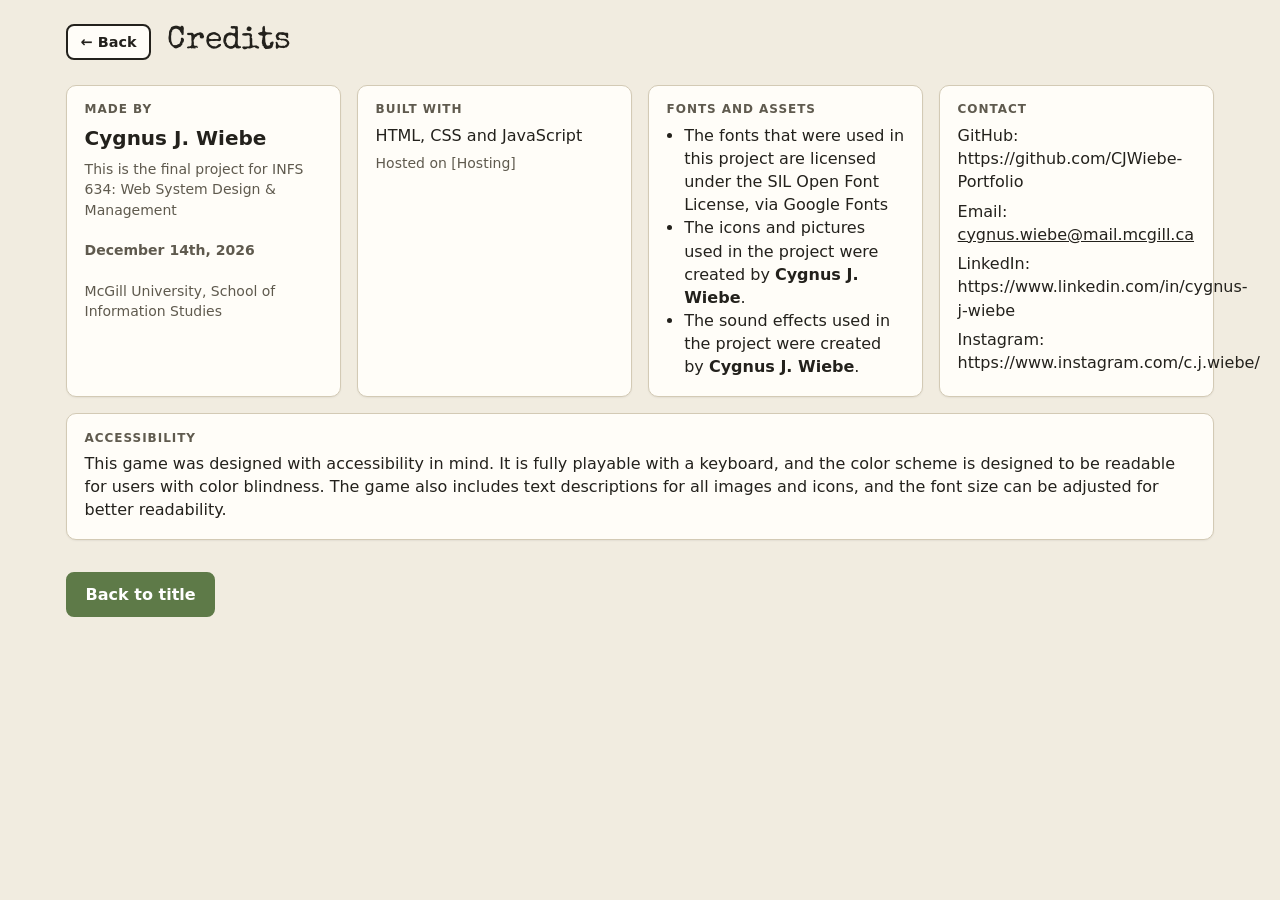
==== credits.html @ f9f2715a "Local to GitHub Transferring the local version of Ally Tally to GitHub" ====
<!--
=========================================================
FILE: credits.html
PROJECT: Another Tally - A zombie survival game
AUTHOR: Cygnus J. Wiebe
DATE: December 14th, 2026
COURSE: INFS 634 - McGill University
=========================================================
DESCRIPTION:
This is the credits page for Another Tally. 
It lists the contributors and resources used in the game.
=========================================================
-->

<!doctype html>
<html lang="en">
  <head>
    <meta charset="utf-8" />
    <meta name="viewport" content="width=device-width, initial-scale=1" />
    <title>Credits: Another Tally</title>
    <link rel="preconnect" href="https://fonts.googleapis.com" />
    <link rel="preconnect" href="https://fonts.gstatic.com" crossorigin />
    <link
      rel="stylesheet"
      href="https://fonts.googleapis.com/css2?family=Special+Elite&display=swap"
    />
    <link rel="stylesheet" href="css/style.css" />
    <link
      rel="icon"
      type="image/png"
      href="assets/icons/anothertally_icon.png"
    />
    <script src="js/common.js"></script></head
  ><!-- Link to the common JavaScript files, css, fonts and other resources, site Icon, etc...-->

  <body>
    <main class="page">
      <header class="page-head">
        <a class="btn btn-sm" href="index.html" data-back>← Back</a>
        <h1>Credits</h1>
      </header>
      <!-- Header for the page that displays the title and back button -->

      <div class="grid-3">
        <!-- Section describing the creator information -->
        <section class="card" aria-labelledby="made-h">
          <h2 id="made-h" class="eyebrow">Made by</h2>
          <p style="font-size: 1.25rem; font-weight: 700; margin: 0.4rem 0">
            Cygnus J. Wiebe
          </p>
          <p class="muted small" style="margin-top: 0.4rem">
            This is the final project for INFS 634: Web System Design &amp;
            Management<br /><br /><b>December 14th, 2026</b><br /><br />
            McGill University, School of Information Studies
          </p>
        </section>
        <!-- Section describing the technologies used -->
        <section class="card" aria-labelledby="built-h">
          <h2 id="built-h" class="eyebrow">Built with</h2>
          <p style="margin-top: 0.4rem">HTML, CSS and JavaScript</p>
          <p class="muted small" style="margin-top: 0.4rem">
            Hosted on [Hosting]
          </p>
        </section>

        <section class="card" aria-labelledby="assets-h">
          <!-- Section describing the fonts and assets used -->
          <h2 id="assets-h" class="eyebrow">Fonts and assets</h2>
          <ul style="margin: 0.4rem 0 0; padding-left: 1.1rem">
            <li>
              The fonts that were used in this project are licensed under the
              SIL Open Font License, via Google Fonts
            </li>
            <li>
              The icons and pictures used in the project were created by
              <b>Cygnus J. Wiebe</b>.
            </li>
            <li>
              The sound effects used in the project were created by
              <b>Cygnus J. Wiebe</b>.
            </li>
          </ul>
        </section>

        <section class="card" aria-labelledby="contact-h">
          <!-- Section with contact information -->
          <h2 id="contact-h" class="eyebrow">Contact</h2>
          <p style="margin-top: 0.4rem">
            GitHub: https://github.com/CJWiebe-Portfolio
          </p>
          <p style="margin-top: 0.4rem">
            Email:
            <a href="mailto:cygnus.wiebe@mcgill.ca"
              >cygnus.wiebe@mail.mcgill.ca</a
            >
          </p>
          <p style="margin-top: 0.4rem">
            LinkedIn: https://www.linkedin.com/in/cygnus-j-wiebe
          </p>
          <p style="margin-top: 0.4rem">
            Instagram: https://www.instagram.com/c.j.wiebe/
          </p>
        </section>
      </div>

      <section class="card" aria-labelledby="a11y-h" style="margin-top: 1rem">
        <!-- Section on the accessibility features -->
        <h2 id="a11y-h" class="eyebrow">Accessibility</h2>
        <p style="margin-top: 0.4rem">
          This game was designed with accessibility in mind. It is fully
          playable with a keyboard, and the color scheme is designed to be
          readable for users with color blindness. The game also includes text
          descriptions for all images and icons, and the font size can be
          adjusted for better readability.
        </p>
      </section>

      <div class="page-actions" style="justify-content: flex-start">
        <a class="btn btn-primary" href="index.html">Back to title</a>
      </div>
    </main>
  </body>
</html>
---- css/style.css ----
/*
=========================================================
FILE: style.css
PROJECT: Another Tally - A zombie survival game
AUTHOR: Cygnus J. Wiebe
DATE: December 2026
COURSE: INFS 634 - McGill University
=========================================================
DESCRIPTION:
Display settings from the Options page arrive as data-attributes on <html>
(set by js/common.js): data-text-size, data-contrast, data-motion. */

/* ---------- Global styles ---------- */
:root {
  --bg: #f1ece0;
  --surface: #fffdf8;
  --surface-2: #e8e1d0;
  --ink: #23211c;
  --muted: #5f5a4e;
  --line: #d3cab5;
  --healing: #0ab1e0; /* green */
  --accent: #5e7a48; /* green */
  --accent-ink: #ffffff;
  --accent-2: #c98a2b; /* mustard */
  --danger: #9a3a2b; /* rust */
  --focus: #c98a2b;
  --hatch: rgba(35, 33, 28, 0.07);
  --radius: 10px;
  --shadow: 0 1px 2px rgba(0, 0, 0, 0.06);
  --font-display: "Special Elite", "Courier New", monospace;
  --font-body: system-ui, -apple-system, "Segoe UI", Roboto, sans-serif;
  font-size: 16px;
}

/*
=============================================================== 
---------- Customizable styles that the user can set ----------
=============================================================== 
*/

/* ---------- Customizable text sizes ---------- */
html[data-text-size="small"] {
  font-size: 14px;
}
html[data-text-size="large"] {
  font-size: 19px;
}
/* ---------- Ability to set contrast high for accessibility ---------- */
html[data-contrast="high"] {
  --bg: #ffffff;
  --surface: #ffffff;
  --surface-2: #e6e6e6;
  --ink: #000000;
  --muted: #1f1f1f;
  --line: #000000;
  --accent: #1f4510;
  --accent-2: #7a4a00;
  --danger: #7a1608;
  --focus: #0047ff;
  --hatch: rgba(0, 0, 0, 0.12);
}

/* ---------- Ability to reduce motion for accessibility ---------- */
html[data-motion="reduce"] *,
html[data-motion="reduce"] *::before,
html[data-motion="reduce"] *::after {
  transition: none !important;
  animation: none !important;
  scroll-behavior: auto !important;
}

/* ---------- Changes to the box sizes ---------- */
*,
*::before,
*::after {
  box-sizing: border-box;
}

/*
=============================================================== 
---------- CSS rules for the body of the pages ----------
=============================================================== 
*/

/* ---------- Body ---------- */
body {
  margin: 0;
  background: var(--bg);
  color: var(--ink);
  font-family: var(--font-body);
  line-height: 1.45;
}

/* ---------- Headers ---------- */
h1,
h2,
h3 {
  line-height: 1.15;
  margin: 0;
}
h1 {
  font-family: var(--font-display);
  font-weight: 400;
  font-size: 2rem;
}
h2 {
  font-size: 1.35rem;
}
h3 {
  font-size: 1.05rem;
}
/* ---------- Paragraphs ---------- */
p {
  margin: 0;
}
a {
  color: inherit;
}

/* ---------- Adjusts the focus styles ---------- */
:focus-visible {
  outline: 3px solid var(--focus);
  outline-offset: 2px;
}

.visually-hidden {
  position: absolute !important;
  width: 1px;
  height: 1px;
  margin: -1px;
  overflow: hidden;
  clip: rect(0 0 0 0);
  white-space: nowrap;
  border: 0;
}

.skip-link {
  position: absolute;
  left: 1rem;
  top: -3rem;
  z-index: 100;
  background: var(--ink);
  color: var(--surface);
  padding: 0.5rem 1rem;
  border-radius: 6px;
}
.skip-link:focus {
  top: 1rem;
}

.muted {
  color: var(--muted);
}
.small {
  font-size: 0.875rem;
}
.eyebrow {
  font-size: 0.75rem;
  font-weight: 700;
  letter-spacing: 0.08em;
  text-transform: uppercase;
  color: var(--muted);
}

.notice {
  background: var(--surface-2);
  border-left: 4px solid var(--accent-2);
  padding: 0.75rem 1rem;
  border-radius: 6px;
  margin-bottom: 1.25rem;
}

/*
=============================================================== 
---------- Buttons ----------
=============================================================== 
*/

.btn {
  display: inline-flex;
  align-items: center;
  justify-content: center;
  gap: 0.4rem;
  min-height: 2.75rem;
  padding: 0.55rem 1.1rem;
  border: 2px solid var(--ink);
  border-radius: 8px;
  background: var(--surface);
  color: var(--ink);
  font: inherit;
  font-weight: 700;
  text-decoration: none;
  cursor: pointer;
  transition:
    background 0.15s,
    transform 0.1s;
}
.btn:hover {
  background: var(--surface-2);
}
.btn:active {
  transform: translateY(1px);
}
.btn-primary {
  background: var(--accent);
  border-color: var(--accent);
  color: var(--accent-ink);
}
.btn-primary:hover {
  background: var(--ink);
  border-color: var(--ink);
}
.btn-quiet {
  border-color: var(--line);
  color: var(--muted);
}
.btn-block {
  width: 100%;
}
.btn-sm {
  min-height: 2.25rem;
  padding: 0.35rem 0.8rem;
  font-size: 0.9rem;
}
.btn[disabled],
.btn[aria-disabled="true"] {
  border-color: var(--line);
  color: var(--muted);
  background: transparent;
  cursor: not-allowed;
}

.chip {
  display: inline-block;
  padding: 0.15rem 0.65rem;
  border: 1px solid var(--ink);
  border-radius: 999px;
  font-size: 0.8rem;
  background: var(--surface);
}

/*
=============================================================== 
---------- Cards ----------
=============================================================== 
*/

.card {
  background: var(--surface);
  border: 1px solid var(--line);
  border-radius: var(--radius);
  padding: 1.1rem;
  box-shadow: var(--shadow);
}

.page {
  max-width: 1180px;
  margin: 0 auto;
  padding: 1.5rem 1rem 3rem;
}
.page-head {
  display: flex;
  align-items: center;
  gap: 1rem;
  margin-bottom: 1.5rem;
}
.page-actions {
  display: flex;
  justify-content: flex-end;
  gap: 0.75rem;
  margin-top: 2rem;
  flex-wrap: wrap;
}

.grid-3 {
  display: grid;
  gap: 1rem;
  grid-template-columns: repeat(auto-fill, minmax(260px, 1fr));
}

/*
=============================================================== 
---------- Title Screen ----------
=============================================================== 
*/

.title-screen {
  background: url("../assets/images/png/title_screen.png") center / cover
    no-repeat;
  display: grid;
  grid-template-columns: minmax(300px, 30%) 1fr;
  min-height: 100vh;
}
.title-menu {
  padding: 4rem 3rem;
  display: flex;
  flex-direction: column;
  gap: 0.75rem;
  background: rgb(255 253 248 / 0.92);
}
.title-menu .logo {
  width: 80px;
  height: 80px;
  object-fit: contain;
  margin-bottom: 1rem;
}
.title-menu h1 {
  font-size: 3.5rem;
}
.title-menu .tagline {
  color: var(--muted);
  font-size: 1.15rem;
  margin-bottom: 1.5rem;
}
.title-menu nav {
  display: flex;
  flex-direction: column;
  gap: 0.75rem;
  max-width: 280px;
}
.title-menu .footnote {
  margin-top: 2rem;
  max-width: 260px;
}

@media (max-width: 760px) {
  .title-screen {
    grid-template-columns: 1fr;
  }
  .title-menu {
    padding: 2.5rem 1.25rem;
  }
  .title-menu nav {
    max-width: none;
  }
  .key-art {
    min-height: 200px;
    order: -1;
    border-left: 0;
    border-bottom: 1px solid var(--line);
  }
}

/*
=============================================================== 
---------- Forms for user input ----------
=============================================================== 
*/

fieldset {
  border: 0;
  padding: 0;
  margin: 0 0 1.25rem;
}
legend,
.field-label {
  font-weight: 700;
  margin-bottom: 0.5rem;
  padding: 0;
}
.choices {
  display: flex;
  flex-wrap: wrap;
  gap: 0.5rem;
}
.choice {
  display: inline-flex;
  align-items: center;
  gap: 0.5rem;
  padding: 0.55rem 1rem;
  border: 1px solid var(--ink);
  border-radius: 8px;
  background: var(--surface);
  cursor: pointer;
}
.choice:has(input:checked) {
  background: var(--ink);
  color: var(--surface);
  font-weight: 700;
}
.choice:has(input:focus-visible) {
  outline: 3px solid var(--focus);
  outline-offset: 2px;
}
.choice input {
  accent-color: var(--accent-2);
  margin: 0;
}

.choice-card {
  display: block;
  padding: 1rem;
  border: 1px solid var(--line);
  border-radius: var(--radius);
  background: var(--surface);
  cursor: pointer;
}
.choice-card:has(input:checked) {
  border: 2px solid var(--ink);
}
.choice-card:has(input:focus-visible) {
  outline: 3px solid var(--focus);
  outline-offset: 2px;
}
.choice-card .title {
  font-weight: 700;
  display: flex;
  gap: 0.5rem;
  align-items: center;
}
.choice-card p {
  margin-top: 0.4rem;
  color: var(--muted);
  font-size: 0.9rem;
}

.check {
  display: flex;
  align-items: center;
  gap: 0.6rem;
  margin-bottom: 1rem;
  cursor: pointer;
}
.check input {
  width: 1.2rem;
  height: 1.2rem;
  accent-color: var(--accent);
}

input[type="text"] {
  width: 100%;
  max-width: 28rem;
  min-height: 2.75rem;
  padding: 0.5rem 0.75rem;
  border: 1px solid var(--ink);
  border-radius: 8px;
  font: inherit;
  background: var(--surface);
  color: var(--ink);
}
input[type="range"] {
  width: 100%;
  accent-color: var(--accent);
}
select {
  width: 100%;
  min-height: 2.5rem;
  padding: 0.4rem 0.6rem;
  font: inherit;
  border: 1px solid var(--ink);
  border-radius: 8px;
  background: var(--surface);
  color: var(--ink);
}

.options-grid {
  display: grid;
  gap: 1rem;
  grid-template-columns: repeat(auto-fill, minmax(280px, 1fr));
  align-items: start;
}
.panel-title {
  display: flex;
  justify-content: space-between;
  align-items: baseline;
  margin-bottom: 1rem;
}

/*
=============================================================== 
---------- How to Play Page ----------
=============================================================== 
*/

.htp {
  display: grid;
  grid-template-columns: 200px 1fr;
  gap: 1.5rem;
  align-items: start;
}
.htp-nav {
  position: sticky;
  top: 1rem;
  padding: 0.5rem;
}
.htp-nav a {
  display: block;
  padding: 0.5rem 0.75rem;
  border-radius: 6px;
  text-decoration: none;
}
.htp-nav a:hover,
.htp-nav a[aria-current="true"] {
  background: var(--surface-2);
  font-weight: 700;
}
.htp section {
  margin-bottom: 2.25rem;
  scroll-margin-top: 1rem;
}
.htp section > h2 {
  margin-bottom: 0.75rem;
}
.htp section > p + p {
  margin-top: 0.6rem;
}
.steps {
  display: grid;
  gap: 0.75rem;
  grid-template-columns: repeat(auto-fit, minmax(170px, 1fr));
}
.steps .num {
  font-size: 0.8rem;
  color: var(--muted);
}
.resource-list {
  display: grid;
  gap: 0.75rem;
  grid-template-columns: repeat(auto-fit, minmax(170px, 1fr));
  list-style: none;
  padding: 0;
  margin: 0;
}
.resource-list li {
  display: flex;
  gap: 0.6rem;
  align-items: flex-start;
}
.resource-list .ph {
  width: 28px;
  height: 28px;
  flex: none;
}
table {
  width: 100%;
  border-collapse: collapse;
}
th,
td {
  text-align: left;
  padding: 0.65rem 0.5rem;
  border-bottom: 1px solid var(--line);
}
thead th {
  border-bottom: 2px solid var(--ink);
}

@media (max-width: 760px) {
  .htp {
    grid-template-columns: 1fr;
  }
  .htp-nav {
    position: static;
    display: flex;
    flex-wrap: wrap;
  }
}

/*
=============================================================== 
---------- New Game Page ----------
=============================================================== 
*/

.survivor-card {
  display: flex;
  gap: 0.9rem;
  align-items: center;
}
.avatar {
  width: 56px;
  height: 56px;
  flex: none;
}
.tags {
  display: flex;
  gap: 0.35rem;
  flex-wrap: wrap;
  margin-top: 0.35rem;
}
.section-head {
  display: flex;
  justify-content: space-between;
  align-items: center;
  gap: 1rem;
  margin: 1.5rem 0 0.75rem;
  flex-wrap: wrap;
}

/*
=============================================================== 
---------- Top Bar: In-Game ----------
=============================================================== 
*/

.topbar {
  display: flex;
  align-items: center;
  gap: 1.25rem;
  flex-wrap: wrap;
  padding: 0.75rem 1rem;
  background: var(--surface);
  border-bottom: 2px solid var(--ink);
}
.topbar .brand {
  display: flex;
  align-items: center;
  gap: 0.6rem;
  font-family: var(--font-display);
  font-size: 1.25rem;
}
.topbar .brand .ph {
  width: 34px;
  height: 34px;
}
.day-info {
  display: flex;
  align-items: center;
  gap: 0.5rem;
  font-weight: 700;
}
.phase-pill {
  border: 1px solid var(--ink);
  border-radius: 999px;
  padding: 0.1rem 0.6rem;
  font-size: 0.8rem;
  font-weight: 400;
}
.phase-pill[data-phase="night"] {
  background: var(--ink);
  color: var(--surface);
}
.resources {
  display: flex;
  gap: 1rem;
  flex-wrap: wrap;
  list-style: none;
  margin: 0;
  padding: 0;
}
.resources li {
  display: flex;
  align-items: center;
  gap: 0.35rem;
}
.resources .ph {
  width: 20px;
  height: 20px;
  border-radius: 3px;
}
.resources strong {
  font-variant-numeric: tabular-nums;
}
.topbar .btn {
  margin-left: auto;
}

/*
=============================================================== 
---------- Tabs: In-Game ----------
=============================================================== 
*/

.tabs {
  display: flex;
  gap: 0.25rem;
  padding: 0 1rem;
  background: var(--surface);
  border-bottom: 1px solid var(--line);
  overflow-x: auto;
}
.tab {
  padding: 0.9rem 1rem;
  border: 0;
  border-bottom: 3px solid transparent;
  background: none;
  font: inherit;
  font-weight: 700;
  color: var(--muted);
  cursor: pointer;
  white-space: nowrap;
}
.tab[aria-selected="true"] {
  color: var(--ink);
  border-bottom-color: var(--ink);
}
.tab:hover {
  color: var(--ink);
}

.game-layout {
  display: grid;
  grid-template-columns: 1fr 300px;
  gap: 1.5rem;
  padding: 1.5rem 1rem;
  max-width: 1400px;
  margin: 0 auto;
  align-items: start;
}
.panel-head {
  display: flex;
  justify-content: space-between;
  align-items: baseline;
  gap: 1rem;
  margin-bottom: 1rem;
  flex-wrap: wrap;
}
@media (max-width: 960px) {
  .game-layout {
    grid-template-columns: 1fr;
  }
}

/*
=============================================================== 
---------- Side Panel: In-Game ----------
=============================================================== 
*/

.side {
  position: sticky;
  top: 1rem;
}
.side dl {
  display: grid;
  grid-template-columns: 1fr auto;
  gap: 0.6rem 0.5rem;
  margin: 0.75rem 0 0;
}
.side dd {
  margin: 0;
  color: var(--muted);
  text-align: right;
}
.side .tonight dd {
  color: var(--ink);
  font-weight: 700;
}
.side hr {
  border: 0;
  border-top: 1px solid var(--line);
  margin: 1rem 0;
}
.side .btn {
  margin-top: 1rem;
}

/*
=============================================================== 
---------- Facility Panel: In-Game ----------
=============================================================== 
*/

.facility {
  display: flex;
  flex-direction: column;
}
.facility .ph {
  height: 96px;
  margin-bottom: 0.75rem;
}
.facility .fac-art {
  display: block;
  width: 100%;
  height: 120px;
  object-fit: cover;
  border-radius: 6px;
  margin-bottom: 0.75rem;
}
.facility .row {
  display: flex;
  justify-content: space-between;
  align-items: baseline;
  gap: 0.5rem;
}
.facility .row span {
  white-space: nowrap;
}
.facility p {
  color: var(--muted);
  font-size: 0.9rem;
  margin: 0.5rem 0 0.9rem;
}
.facility .foot {
  display: flex;
  justify-content: space-between;
  align-items: center;
  gap: 0.5rem;
  font-size: 0.9rem;
  margin-top: auto;
}
.level-bar {
  display: grid;
  grid-template-columns: repeat(3, 1fr);
  gap: 4px;
  margin-top: 0.5rem;
}
.level-bar span {
  height: 5px;
  border-radius: 3px;
  background: var(--surface-2);
}
.level-bar span.on {
  background: var(--ink);
}

/*
=============================================================== 
---------- Survival Card: In-Game ----------
=============================================================== 
*/

.survivor .top {
  display: flex;
  gap: 0.75rem;
  align-items: flex-start;
  margin-bottom: 0.75rem;
}
.survivor .top .status {
  margin-left: auto;
  font-size: 0.85rem;
  color: var(--muted);
}
.survivor .status.injured {
  color: var(--danger);
  font-weight: 700;
}
.stats {
  display: grid;
  grid-template-columns: 4.5rem 1fr 2rem;
  gap: 0.35rem 0.5rem;
  align-items: center;
  font-size: 0.85rem;
  margin-bottom: 0.75rem;
}
.meter {
  height: 6px;
  background: var(--surface-2);
  border-radius: 3px;
  overflow: hidden;
}
.meter span {
  display: block;
  height: 100%;
  background: var(--ink);
}
.stats output {
  text-align: right;
  font-variant-numeric: tabular-nums;
}
.free-bed {
  display: grid;
  place-items: center;
  text-align: center;
  gap: 0.5rem;
  border-style: dashed;
  min-height: 220px;
}

/*
=============================================================== 
---------- Map: In-Game ----------
=============================================================== 
*/

.map-wrap {
  display: grid;
  grid-template-columns: 1fr 260px;
  gap: 1rem;
  align-items: start;
}
.map-area {
  position: relative;
  aspect-ratio: 5 / 4;
  min-height: 360px;
  border-radius: var(--radius);
  border: 1px solid var(--line);
  background: url("../assets/images/png/map.png") center / cover no-repeat;
}
.map-area .label {
  position: absolute;
  left: 0.75rem;
  bottom: 0.5rem;
}
.loc {
  position: absolute;
  transform: translate(-50%, -50%);
  padding: 0.45rem 0.9rem;
  border: 1px solid var(--ink);
  border-radius: 999px;
  background: var(--surface);
  color: var(--ink);
  font: inherit;
  font-weight: 700;
  font-size: 0.9rem;
  cursor: pointer;
  white-space: nowrap;
}
.loc[aria-pressed="true"] {
  border-width: 3px;
}
.loc.home {
  background: var(--ink);
  color: var(--surface);
  cursor: default;
}
.loc.locked {
  border-style: dashed;
}
.loc .seen {
  color: var(--accent);
}
.loc-detail .ph {
  height: 100px;
  margin: 0.75rem 0;
}
.loc-detail dl {
  display: grid;
  grid-template-columns: auto 1fr;
  gap: 0.45rem 0.75rem;
  margin: 0 0 1rem;
}
.loc-detail dd {
  margin: 0;
  text-align: right;
  font-weight: 700;
}
.loc-art {
  display: block;
  width: 100%;
  height: 100px;
  object-fit: cover;
  border-radius: 6px;
  margin: 0.75rem 0;
}
.danger {
  display: inline-flex;
  gap: 3px;
}
.danger span {
  width: 12px;
  height: 12px;
  border: 1px solid var(--ink);
  border-radius: 2px;
}
.danger span.on {
  background: var(--ink);
}
@media (max-width: 760px) {
  .map-wrap {
    grid-template-columns: 1fr;
  }
  .loc {
    font-size: 0.75rem;
    padding: 0.3rem 0.6rem;
  }
}

/*
=============================================================== 
---------- Trade: In-Game ----------
=============================================================== 
*/

.trader {
  display: flex;
  gap: 1rem;
  align-items: center;
  margin-bottom: 1rem;
}
.trade-cols {
  display: grid;
  grid-template-columns: 1fr 1fr;
  gap: 1rem;
}
.trade-row {
  display: grid;
  grid-template-columns: 1fr 2.5rem auto 2rem auto;
  gap: 0.5rem;
  align-items: center;
  padding: 0.5rem 0;
  border-bottom: 1px solid var(--line);
}
.trade-row .have {
  color: var(--muted);
  text-align: right;
}
.trade-row output {
  text-align: center;
  font-variant-numeric: tabular-nums;
}
.stepper {
  width: 2.4rem;
  height: 2.4rem;
  border: 1px solid var(--ink);
  border-radius: 6px;
  background: var(--surface);
  color: var(--ink);
  font: inherit;
  font-weight: 700;
  cursor: pointer;
}
.stepper:disabled {
  opacity: 0.35;
  cursor: not-allowed;
}
.trade-bar {
  display: grid;
  grid-template-columns: 1fr auto;
  gap: 1rem;
  align-items: center;
  margin-top: 1rem;
}
.balance {
  position: relative;
  height: 10px;
  background: var(--surface-2);
  border-radius: 5px;
  margin: 0.5rem 0;
}
.balance span {
  position: absolute;
  inset: 0 auto 0 0;
  background: var(--ink);
  border-radius: 5px;
  transition: width 0.2s;
}
.balance::after {
  content: "";
  position: absolute;
  left: var(--accept, 50%);
  top: -5px;
  bottom: -5px;
  width: 2px;
  background: var(--danger);
}
.trade-bar .labels {
  display: flex;
  justify-content: space-between;
  font-size: 0.9rem;
}
@media (max-width: 760px) {
  .trade-cols,
  .trade-bar {
    grid-template-columns: 1fr;
  }
}

/*
=============================================================== 
---------- Log: In-Game ----------
=============================================================== 
*/

.filters {
  display: flex;
  gap: 0.5rem;
  flex-wrap: wrap;
  margin-bottom: 1.25rem;
}
.filter {
  padding: 0.45rem 0.9rem;
  border: 1px solid var(--ink);
  border-radius: 8px;
  background: var(--surface);
  color: var(--ink);
  font: inherit;
  cursor: pointer;
}
.filter[aria-pressed="true"] {
  background: var(--ink);
  color: var(--surface);
}
.log-day {
  margin-bottom: 1.25rem;
}
.log-day ol {
  list-style: none;
  margin: 0.5rem 0 0;
  padding: 0;
}
.log-day li {
  display: grid;
  grid-template-columns: 7.5rem 1fr;
  gap: 1rem;
  align-items: start;
  padding: 0.6rem 0;
  border-bottom: 1px solid var(--line);
}
.log-day .chip {
  text-align: center;
}
.empty {
  padding: 2rem;
  text-align: center;
  color: var(--muted);
}

/*
=============================================================== 
---------- Event Cards: In-Game ----------
=============================================================== 
*/

dialog {
  border: 0;
  border-radius: 14px;
  padding: 1.5rem;
  width: min(560px, calc(100vw - 2rem));
  background: var(--surface);
  color: var(--ink);
  box-shadow: 0 20px 60px rgba(0, 0, 0, 0.35);
}
dialog.wide {
  width: min(880px, calc(100vw - 2rem));
}
dialog::backdrop {
  background: rgba(20, 18, 14, 0.6);
}
dialog .ph.art {
  height: 160px;
  margin: 0.75rem 0 1rem;
}
dialog h2 {
  margin-bottom: 0.5rem;
}
.event-text {
  color: var(--muted);
  margin-bottom: 1rem;
}
.event-choices {
  display: grid;
  gap: 0.6rem;
}
.event-choice {
  text-align: left;
  padding: 0.8rem 1rem;
  border: 2px solid var(--ink);
  border-radius: 8px;
  background: var(--surface);
  color: var(--ink);
  font: inherit;
  cursor: pointer;
}
.event-choice:hover {
  background: var(--surface-2);
}
.event-choice strong {
  display: block;
}
.event-choice span {
  color: var(--muted);
  font-size: 0.9rem;
}
.event-choice:disabled {
  opacity: 0.45;
  cursor: not-allowed;
}
.mg-head {
  display: flex;
  justify-content: space-between;
  align-items: flex-start;
}
.mg-canvas {
  position: relative;
  height: 300px;
  margin: 1rem 0;
  font-size: 1rem;
  text-align: center;
  padding: 1rem;
  overflow: hidden;
  border: 1px solid var(--line);
  border-radius: 6px;
  background: var(--bg);
  user-select: none;
}
.mg-msg {
  margin-top: 1rem;
  color: var(--muted);
  min-height: 1.5em;
}
.mg-banner {
  position: absolute;
  left: 50%;
  bottom: 0.6rem;
  transform: translateX(-50%);
  width: min(460px, 92%);
  padding: 0.6rem 1rem;
  background: var(--surface);
  border: 2px solid var(--ink);
  border-radius: 10px;
  box-shadow: 0 10px 30px rgba(0, 0, 0, 0.25);
  z-index: 5;
}
.mg-banner strong {
  display: block;
  font-family: var(--font-display);
  font-size: 1.2rem;
  margin-bottom: 0.15rem;
}
.mg-banner.won strong {
  color: var(--accent);
}
.mg-banner.lost strong {
  color: var(--danger);
}

/*
=============================================================== 
---------- Defense: Mini-Game ----------
=============================================================== 
*/

.mg-defense {
  padding: 0;
}
.mg-defense.hit {
  animation: mg-shake 0.25s;
}
@keyframes mg-shake {
  25% {
    transform: translateX(-4px);
  }
  75% {
    transform: translateX(4px);
  }
}
.mg-wall-strip {
  position: absolute;
  left: 0;
  top: 0;
  bottom: 0;
  width: 6%;
  background: repeating-linear-gradient(
    0deg,
    var(--muted) 0 14px,
    var(--line) 14px 16px
  );
  border-right: 3px solid var(--ink);
  z-index: 2;
}
.mg-lane {
  position: absolute;
  left: 0;
  right: 0;
  border-bottom: 1px dashed var(--line);
}
.mg-lane-key {
  position: absolute;
  right: 0.5rem;
  top: 50%;
  transform: translateY(-50%);
  font-size: 0.8rem;
  color: var(--muted);
  border: 1px solid var(--line);
  border-radius: 4px;
  padding: 0 0.35rem;
  background: var(--surface);
}
.mg-hint {
  position: absolute;
  left: 8%;
  right: 3rem;
  top: 50%;
  transform: translateY(-50%);
  color: var(--muted);
  transition: opacity 0.4s;
}
.mg-hint.faded {
  opacity: 0;
}
.mg-zombie {
  position: absolute;
  left: 100%;
  transform: translate(-50%, -50%);
  width: 48px;
  height: 48px;
  border: 2px solid var(--danger);
  border-radius: 50%;
  background: var(--surface);
  font-size: 1.6rem;
  line-height: 1;
  cursor: crosshair;
  z-index: 3;
  touch-action: manipulation;
}
.mg-zombie:hover {
  background: var(--surface-2);
}
.mg-zombie.down {
  opacity: 0;
  transform: translate(-50%, -50%) scale(0.4) rotate(-40deg);
  transition:
    opacity 0.25s,
    transform 0.25s;
}

/*
=============================================================== 
---------- Lockpick: Mini-Game ----------
=============================================================== 
*/

.mg-lockpick {
  display: grid;
  place-content: center;
}
.mg-lock {
  padding: 1.25rem 1.5rem 1rem;
  border: 3px solid var(--ink);
  border-radius: 12px 12px 40px 40px;
  background: var(--surface-2);
}
.mg-pins {
  display: flex;
  justify-content: center;
  gap: 0.75rem;
}
.mg-pin {
  display: flex;
  flex-direction: column;
  align-items: center;
  gap: 0.4rem;
  width: 52px;
  height: 140px;
  padding: 0.5rem 0;
  justify-content: flex-end;
  border: 2px solid var(--ink);
  border-radius: 8px;
  background: var(--surface);
  color: var(--ink);
  font: inherit;
  cursor: pointer;
}
.mg-pin:disabled {
  cursor: default;
}
.mg-pin-body {
  width: 14px;
  height: 60px;
  background: var(--muted);
  border-radius: 4px;
  transition: transform 0.15s;
}
.mg-pin.set {
  background: var(--accent);
  border-color: var(--accent);
  color: var(--accent-ink);
}
.mg-pin.set .mg-pin-body {
  background: var(--accent-ink);
  transform: translateY(-40px);
}
.mg-pin.wrong {
  animation: mg-wrong 0.4s;
}
@keyframes mg-wrong {
  0%,
  100% {
    border-color: var(--ink);
  }
  30% {
    border-color: var(--danger);
    background: var(--danger);
    color: #fff;
  }
}
.mg-pin-num {
  font-weight: 700;
}
.mg-lockpick .mg-msg {
  max-width: 36ch;
  margin-inline: auto;
}

/*
=============================================================== 
---------- Search: Mini-Game ----------
=============================================================== 
*/

.mg-search {
  display: flex;
  flex-direction: column;
  align-items: center;
}
.mg-grid {
  display: grid;
  gap: 0.4rem;
  width: min(330px, 100%);
}
.mg-tile {
  aspect-ratio: 1.6;
  border: 2px solid var(--ink);
  border-radius: 6px;
  background: var(--surface-2);
  color: var(--muted);
  font: inherit;
  font-weight: 700;
  cursor: pointer;
  display: grid;
  place-items: center;
}
.mg-tile:hover:not(:disabled) {
  background: var(--surface);
}
.mg-tile:disabled {
  cursor: default;
}
.mg-tile.open {
  background: var(--surface);
  border-color: var(--line);
  color: var(--ink);
}
.mg-tile[data-near="0"] {
  color: var(--muted);
}
.mg-tile.loot {
  border-color: var(--accent);
  background: color-mix(in srgb, var(--accent) 15%, var(--surface));
}
.mg-tile.missed {
  opacity: 0.45;
  border-style: dashed;
}
.mg-search .mg-msg {
  margin-top: 0.6rem;
}
.mg-stats {
  display: flex;
  gap: 1.5rem;
  align-items: center;
  padding-bottom: 1rem;
  border-bottom: 1px solid var(--line);
}
.mg-stats .meter {
  width: 140px;
}
.mg-foot {
  display: flex;
  justify-content: space-between;
  align-items: center;
  gap: 1rem;
  padding-top: 1rem;
  flex-wrap: wrap;
}
.mg-foot .btns {
  display: flex;
  gap: 0.5rem;
}
.pause {
  text-align: center;
  width: min(400px, calc(100vw - 2rem));
}
.pause h2 {
  font-size: 1.8rem;
  margin-bottom: 1rem;
}
.pause .btn {
  margin-bottom: 0.6rem;
}

.toast {
  position: fixed;
  left: 50%;
  bottom: 1.5rem;
  transform: translateX(-50%);
  background: var(--ink);
  color: var(--surface);
  padding: 0.7rem 1.1rem;
  border-radius: 8px;
  max-width: calc(100vw - 2rem);
  box-shadow: var(--shadow);
  z-index: 50;
}

/*
=============================================================== 
---------- End: In-Game ----------
=============================================================== 
*/

.end {
  max-width: 720px;
  margin: 0 auto;
  padding: 2rem 1rem 3rem;
  text-align: center;
}
.end > .ph {
  height: 130px;
  margin-bottom: 1.5rem;
}
.end h1 {
  font-size: 2.6rem;
  margin: 0.4rem 0;
}
.stat-grid {
  display: grid;
  gap: 0.75rem;
  grid-template-columns: repeat(auto-fill, minmax(150px, 1fr));
  margin: 1.5rem 0;
  text-align: left;
}
.stat-grid .value {
  font-size: 1.8rem;
  font-weight: 700;
  font-variant-numeric: tabular-nums;
}
.group {
  text-align: left;
}
.group ul {
  list-style: none;
  margin: 0.5rem 0 0;
  padding: 0;
}
.group li {
  display: flex;
  align-items: center;
  gap: 0.75rem;
  padding: 0.55rem 0;
  border-bottom: 1px solid var(--line);
}
.group li:last-child {
  border-bottom: 0;
}
.group .avatar {
  width: 32px;
  height: 32px;
}
.group .fate {
  margin-left: auto;
  color: var(--muted);
}
.end .page-actions {
  justify-content: center;
}

.res-name {
  display: flex;
  align-items: center;
  gap: 0.35rem;
}
.resource-list img {
  flex: none;
  object-fit: contain;
}

/*
=============================================================== 
---------- Skills and Traits: In-Game ----------
=============================================================== 
*/

.perk-list {
  list-style: none;
  margin: 0.6rem 0 0;
  padding: 0;
}
.perk-list li + li {
  margin-top: 0.25rem;
}
.perk-table td:first-child {
  font-weight: 700;
  white-space: nowrap;
  width: 9rem;
}

/*
=============================================================== 
---------- Character Portraits: In-Game ----------
=============================================================== 
*/
.portrait {
  display: block;
  object-fit: cover;
  border-radius: 50%;
  background: var(--surface-2);
  border: 1px solid var(--line);
}

/*
=============================================================== 
---------- Outline Art: In-Game ----------
=============================================================== 
*/
dialog img.art,
.end-art,
.howto-art,
.mg-card-art {
  display: block;
  width: 100%;
  object-fit: cover;
  border: 1px solid var(--line);
  border-radius: 6px;
}
dialog img.art {
  height: 160px;
  margin: 0.75rem 0 1rem;
}
.end-art {
  height: 130px;
  margin-bottom: 1.5rem;
}
.howto-art {
  height: auto;
  margin-top: 1rem;
}
.mg-card-art {
  height: 80px;
  margin-bottom: 0.75rem;
}
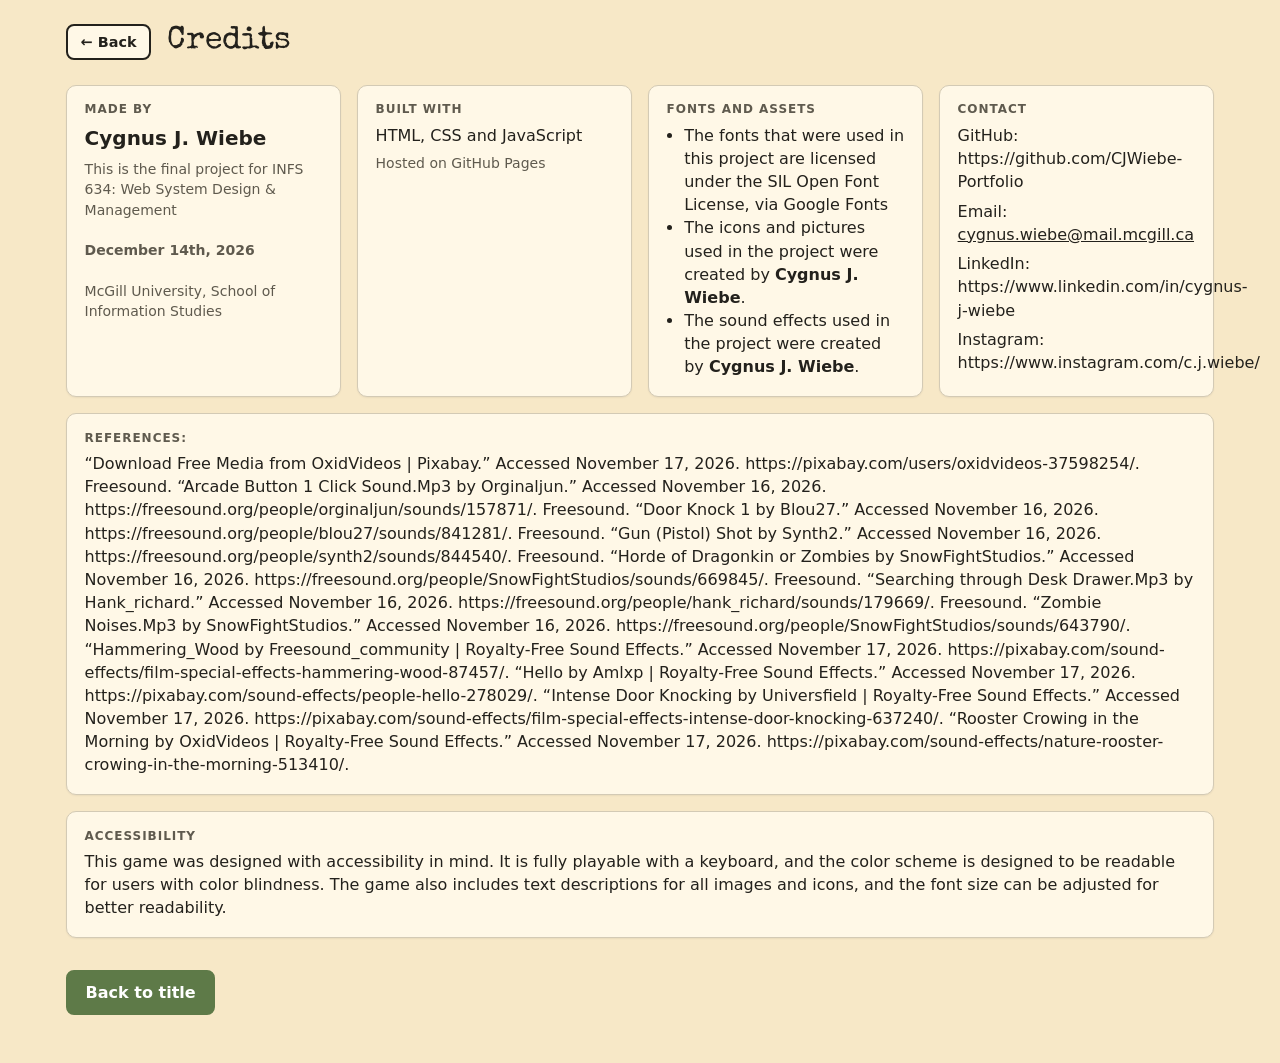
==== commit 6cd3be7b: "Additional Events" ====
--- a/credits.html
+++ b/credits.html
@@ -59,7 +59,7 @@
           <h2 id="built-h" class="eyebrow">Built with</h2>
           <p style="margin-top: 0.4rem">HTML, CSS and JavaScript</p>
           <p class="muted small" style="margin-top: 0.4rem">
-            Hosted on [Hosting]
+            Hosted on GitHub Pages
           </p>
         </section>
 
@@ -105,6 +105,39 @@
 
       <section class="card" aria-labelledby="a11y-h" style="margin-top: 1rem">
         <!-- Section on the accessibility features -->
+        <h2 id="a11y-h" class="eyebrow">References:</h2>
+        <p style="margin-top: 0.4rem">
+          “Download Free Media from OxidVideos | Pixabay.” Accessed November 17,
+          2026. https://pixabay.com/users/oxidvideos-37598254/. Freesound.
+          “Arcade Button 1 Click Sound.Mp3 by Orginaljun.” Accessed November 16,
+          2026. https://freesound.org/people/orginaljun/sounds/157871/.
+          Freesound. “Door Knock 1 by Blou27.” Accessed November 16, 2026.
+          https://freesound.org/people/blou27/sounds/841281/. Freesound. “Gun
+          (Pistol) Shot by Synth2.” Accessed November 16, 2026.
+          https://freesound.org/people/synth2/sounds/844540/. Freesound. “Horde
+          of Dragonkin or Zombies by SnowFightStudios.” Accessed November 16,
+          2026. https://freesound.org/people/SnowFightStudios/sounds/669845/.
+          Freesound. “Searching through Desk Drawer.Mp3 by Hank_richard.”
+          Accessed November 16, 2026.
+          https://freesound.org/people/hank_richard/sounds/179669/. Freesound.
+          “Zombie Noises.Mp3 by SnowFightStudios.” Accessed November 16, 2026.
+          https://freesound.org/people/SnowFightStudios/sounds/643790/.
+          “Hammering_Wood by Freesound_community | Royalty-Free Sound Effects.”
+          Accessed November 17, 2026.
+          https://pixabay.com/sound-effects/film-special-effects-hammering-wood-87457/.
+          “Hello by Amlxp | Royalty-Free Sound Effects.” Accessed November 17,
+          2026. https://pixabay.com/sound-effects/people-hello-278029/. “Intense
+          Door Knocking by Universfield | Royalty-Free Sound Effects.” Accessed
+          November 17, 2026.
+          https://pixabay.com/sound-effects/film-special-effects-intense-door-knocking-637240/.
+          “Rooster Crowing in the Morning by OxidVideos | Royalty-Free Sound
+          Effects.” Accessed November 17, 2026.
+          https://pixabay.com/sound-effects/nature-rooster-crowing-in-the-morning-513410/.
+        </p>
+      </section>
+
+      <section class="card" aria-labelledby="a11y-h" style="margin-top: 1rem">
+        <!-- Section on the accessibility features -->
         <h2 id="a11y-h" class="eyebrow">Accessibility</h2>
         <p style="margin-top: 0.4rem">
           This game was designed with accessibility in mind. It is fully
--- a/css/style.css
+++ b/css/style.css
@@ -7,52 +7,251 @@
 COURSE: INFS 634 - McGill University
 =========================================================
 DESCRIPTION:
+One stylesheet for every page of the game.
+
 Display settings from the Options page arrive as data-attributes on <html>
-(set by js/common.js): data-text-size, data-contrast, data-motion. */
-
-/* ---------- Global styles ---------- */
+(set by js/common.js): data-text-size, data-contrast, data-motion.
+
+The time of day arrives as data-phase="dawn | day | dusk | night" on <html>
+(set by js/game.js). Any other element can carry data-phase too (the phase
+pill, the How to Play cards) and it will take on that phase's colours.
+
+=========================================================
+TABLE OF CONTENTS
+=========================================================
+  01. Design tokens ............ every colour, font and size lives here
+        1a. Shared colours (all phases)
+        1b. Dawn palette
+        1c. Day palette
+        1d. Dusk palette
+        1e. Night palette
+        1f. Single-use colours
+        1g. Typography and shape
+        1h. Active palette (defaults to Day)
+  02. Phase themes ............. swaps the active palette per phase
+  03. Accessibility settings ... text size, high contrast, reduced motion
+  04. Base elements ............ reset, body, headings, links, focus
+  05. Utilities ................ small helper classes
+  06. Layout ................... page wrappers and grids
+  07. Components
+        7a. Buttons
+        7b. Chips
+        7c. Cards
+        7d. Forms
+        7e. Tables
+        7f. Dialogs
+        7g. Toast
+        7h. Portraits and art
+  08. Pages
+        8a. Title screen
+        8b. How to Play
+        8c. New Game
+        8d. Options
+        8e. End screen
+  09. In-game
+        9a. Top bar
+        9b. Phase pill
+        9c. Tabs and game layout
+        9d. Side panel
+        9e. Facilities
+        9f. Survivors
+        9g. Map
+        9h. Trade
+        9i. Log
+        9j. Event cards
+        9k. Skills and traits
+  10. Mini-games
+        10a. Shared mini-game frame
+        10b. Defense
+        10c. Lockpick
+        10d. Search
+*/
+
+/*
+===============================================================
+01. DESIGN TOKENS
+===============================================================
+Change colours here, not in the rules further down. Each phase has the
+same six roles so they can be swapped one-for-one:
+  --bg         page background (also the mini-game canvas)
+  --surface    cards, bars and anything sitting on the background
+  --surface-2  hover states, meters, secondary fills
+  --ink        main text, outlines and "on" states
+  --muted      secondary text
+  --line       borders and dividers
+  --phase      the signature colour of the phase (phase pill, card stripes)
+  --phase-ink  text that sits on top of --phase
+*/
+
 :root {
-  --bg: #f1ece0;
-  --surface: #fffdf8;
-  --surface-2: #e8e1d0;
-  --ink: #23211c;
-  --muted: #5f5a4e;
-  --line: #d3cab5;
-  --healing: #0ab1e0; /* green */
-  --accent: #5e7a48; /* green */
-  --accent-ink: #ffffff;
-  --accent-2: #c98a2b; /* mustard */
-  --danger: #9a3a2b; /* rust */
-  --focus: #c98a2b;
+  /* ---------- 1a. Shared colours (all phases) ---------- */
+  --healing: #0ab1e0; /* Healing effects (CURRENTLY NOT USED) */
+  --accent: #5e7a48; /* Primary action colour, good states */
+  --accent-ink: #ffffff; /* Text on top of --accent (.btn-primary, set lockpick pins) */
+  --accent-2: #c98a2b; /* Secondary highlight (.notice, .choice) */
+  --danger: #9a3a2b; /* Bad outcomes */
+  --focus: #c98a2b; /* Keyboard focus ring */
+
+  /* ---------- 1b. Dawn palette: rose and peach, the sun coming up ---------- */
+  --bg-dawn: #f4d9cf;
+  --surface-dawn: #fff3ee;
+  --surface-2-dawn: #f0b49c;
+  --ink-dawn: #2b1f24;
+  --muted-dawn: #6e5258;
+  --line-dawn: #e2bfb3;
+  --phase-dawn: #e07a5f;
+  --phase-ink-dawn: #2b1f24;
+
+  /* ---------- 1c. Day palette: warm cream and mustard ---------- */
+  --bg-day: #f7e8c7;
+  --surface-day: #fff8e7;
+  --surface-2-day: #eac338;
+  --ink-day: #23211c;
+  --muted-day: #5f5a4e;
+  --line-day: #d3cab5;
+  --phase-day: #eac338;
+  --phase-ink-day: #23211c;
+
+  /* ---------- 1d. Dusk palette: plum with a burnt-orange sunset ---------- */
+  --bg-dusk: #3b2436;
+  --surface-dusk: #4d2f45;
+  --surface-2-dusk: #9c4a2a;
+  --ink-dusk: #fbe8da;
+  --muted-dusk: #dcbcb0;
+  --line-dusk: #7a5068;
+  --phase-dusk: #e07f3c;
+  --phase-ink-dusk: #1f1218;
+  --danger-dusk: #f08a72; /* Lighter red so warnings stay readable on dark */
+
+  /* ---------- 1e. Night palette: deep navy with moonlit violet ---------- */
+  --bg-night: #121525;
+  --surface-night: #1c1c23;
+  --surface-2-night: #403a84;
+  --ink-night: #f1ece0;
+  --muted-night: #a8a090;
+  --line-night: #5f5a4e;
+  --phase-night: #8a93e8;
+  --phase-ink-night: #121525;
+  --danger-night: #f08a72;
+
+  /* ---------- 1f. Single-use colours ---------- */
+  --title_screen: #f7e8c7c7; /* Translucent panel over the title art */
+  --dialog: #f7e8c7c7; /* Reserved for dialogs (CURRENTLY NOT USED) */
+  --white_text: #f7e8c7c7; /* Resting border of a wrong lockpick pin */
   --hatch: rgba(35, 33, 28, 0.07);
+
+  /* ---------- 1g. Typography and shape ---------- */
+  --font-display: "Special Elite", "Courier New", monospace;
+  --font-body: system-ui, -apple-system, "Caveat", Roboto, sans-serif;
   --radius: 10px;
   --shadow: 0 1px 2px rgba(0, 0, 0, 0.06);
-  --font-display: "Special Elite", "Courier New", monospace;
-  --font-body: system-ui, -apple-system, "Segoe UI", Roboto, sans-serif;
+  --shadow-lift: 0 10px 30px
+    color-mix(in srgb, var(--bg-night) 30%, transparent);
+  --shadow-hover: 0 6px 18px rgba(0, 0, 0, 0.1); /* Lift for cards on hover */
+  --phase-fade: 0.6s; /* How long the colours take to change between phases */
+  --content-max: 1400px; /* Widest the in-game content gets */
+  --header-h: 0px; /* Height of the sticky game header, set by js/game.js */
   font-size: 16px;
+
+  /* ---------- 1h. Active palette (Day by default) ----------
+     Every rule below reads these. Section 02 re-points them per phase. */
+  --bg: var(--bg-day);
+  --surface: var(--surface-day);
+  --surface-2: var(--surface-2-day);
+  --ink: var(--ink-day);
+  --muted: var(--muted-day);
+  --line: var(--line-day);
+  --phase: var(--phase-day);
+  --phase-ink: var(--phase-ink-day);
 }
 
 /*
-=============================================================== 
----------- Customizable styles that the user can set ----------
-=============================================================== 
+===============================================================
+02. PHASE THEMES
+===============================================================
+A turn runs Dawn -> Day -> Dusk -> Night. Putting data-phase on any
+element re-points the active palette for that element and everything
+inside it.
 */
 
-/* ---------- Customizable text sizes ---------- */
+[data-phase="dawn"] {
+  --bg: var(--bg-dawn);
+  --surface: var(--surface-dawn);
+  --surface-2: var(--surface-2-dawn);
+  --ink: var(--ink-dawn);
+  --muted: var(--muted-dawn);
+  --line: var(--line-dawn);
+  --phase: var(--phase-dawn);
+  --phase-ink: var(--phase-ink-dawn);
+}
+
+[data-phase="day"] {
+  --bg: var(--bg-day);
+  --surface: var(--surface-day);
+  --surface-2: var(--surface-2-day);
+  --ink: var(--ink-day);
+  --muted: var(--muted-day);
+  --line: var(--line-day);
+  --phase: var(--phase-day);
+  --phase-ink: var(--phase-ink-day);
+}
+
+[data-phase="dusk"] {
+  --bg: var(--bg-dusk);
+  --surface: var(--surface-dusk);
+  --surface-2: var(--surface-2-dusk);
+  --ink: var(--ink-dusk);
+  --muted: var(--muted-dusk);
+  --line: var(--line-dusk);
+  --phase: var(--phase-dusk);
+  --phase-ink: var(--phase-ink-dusk);
+  --danger: var(--danger-dusk);
+}
+
+[data-phase="night"] {
+  --bg: var(--bg-night);
+  --surface: var(--surface-night);
+  --surface-2: var(--surface-2-night);
+  --ink: var(--ink-night);
+  --muted: var(--muted-night);
+  --line: var(--line-night);
+  --phase: var(--phase-night);
+  --phase-ink: var(--phase-ink-night);
+  --danger: var(--danger-night);
+}
+
+/* Text colour has to be re-applied where the palette changes,
+   otherwise it inherits the parent's (already resolved) colour. */
+[data-phase] {
+  color: var(--ink);
+}
+
+/*
+===============================================================
+03. ACCESSIBILITY SETTINGS (from the Options page)
+===============================================================
+These come after the phase themes so they always win.
+*/
+
+/* ---------- Text size ---------- */
 html[data-text-size="small"] {
   font-size: 14px;
 }
 html[data-text-size="large"] {
   font-size: 19px;
 }
-/* ---------- Ability to set contrast high for accessibility ---------- */
-html[data-contrast="high"] {
+
+/* ---------- High contrast: overrides every phase ---------- */
+html[data-contrast="high"],
+html[data-contrast="high"] [data-phase] {
   --bg: #ffffff;
   --surface: #ffffff;
   --surface-2: #e6e6e6;
   --ink: #000000;
   --muted: #1f1f1f;
   --line: #000000;
+  --phase: #000000;
+  --phase-ink: #ffffff;
   --accent: #1f4510;
   --accent-2: #7a4a00;
   --danger: #7a1608;
@@ -60,38 +259,39 @@
   --hatch: rgba(0, 0, 0, 0.12);
 }
 
-/* ---------- Ability to reduce motion for accessibility ---------- */
+/* ---------- Reduced motion ---------- */
 html[data-motion="reduce"] *,
 html[data-motion="reduce"] *::before,
-html[data-motion="reduce"] *::after {
+html[data-motion="reduce"] *::after,
+html[data-motion="reduce"] ::backdrop {
   transition: none !important;
   animation: none !important;
   scroll-behavior: auto !important;
 }
 
-/* ---------- Changes to the box sizes ---------- */
+/*
+===============================================================
+04. BASE ELEMENTS
+===============================================================
+*/
+
 *,
 *::before,
 *::after {
   box-sizing: border-box;
 }
 
-/*
-=============================================================== 
----------- CSS rules for the body of the pages ----------
-=============================================================== 
-*/
-
-/* ---------- Body ---------- */
 body {
   margin: 0;
   background: var(--bg);
   color: var(--ink);
   font-family: var(--font-body);
   line-height: 1.45;
-}
-
-/* ---------- Headers ---------- */
+  transition:
+    background-color var(--phase-fade),
+    color var(--phase-fade);
+}
+
 h1,
 h2,
 h3 {
@@ -109,7 +309,7 @@
 h3 {
   font-size: 1.05rem;
 }
-/* ---------- Paragraphs ---------- */
+
 p {
   margin: 0;
 }
@@ -117,11 +317,16 @@
   color: inherit;
 }
 
-/* ---------- Adjusts the focus styles ---------- */
 :focus-visible {
   outline: 3px solid var(--focus);
   outline-offset: 2px;
 }
+
+/*
+===============================================================
+05. UTILITIES
+===============================================================
+*/
 
 .visually-hidden {
   position: absolute !important;
@@ -170,12 +375,104 @@
   margin-bottom: 1.25rem;
 }
 
+.empty {
+  padding: 2rem;
+  text-align: center;
+  color: var(--muted);
+}
+
+/* Text speed: letters not typed yet keep their space but stay invisible,
+   so typed text never makes a dialog jump (see typeText in common.js). */
+.untyped {
+  visibility: hidden;
+}
+
+/* Small warning text, e.g. "Need 3 more materials" under the fence button on the Map. */
+.bad-text {
+  color: var(--danger);
+}
+
+.plain-list {
+  list-style: none;
+  padding: 0;
+  margin: 0;
+}
+.field-hint {
+  margin-top: 0.4rem;
+}
+
 /*
-=============================================================== 
----------- Buttons ----------
-=============================================================== 
+===============================================================
+06. LAYOUT
+===============================================================
 */
 
+.page {
+  max-width: 1180px;
+  margin: 0 auto;
+  padding: 1.5rem 1rem 3rem;
+}
+.page-narrow {
+  max-width: 960px;
+}
+.page-head {
+  display: flex;
+  align-items: center;
+  gap: 1rem;
+  margin-bottom: 1.5rem;
+}
+.page-actions {
+  display: flex;
+  justify-content: flex-end;
+  gap: 0.75rem;
+  margin-top: 2rem;
+  flex-wrap: wrap;
+}
+
+.grid-3 {
+  display: grid;
+  gap: 1rem;
+  grid-template-columns: repeat(auto-fill, minmax(260px, 1fr));
+}
+
+.section-head {
+  display: flex;
+  justify-content: space-between;
+  align-items: center;
+  gap: 1rem;
+  margin: 1.5rem 0 0.75rem;
+  flex-wrap: wrap;
+}
+/* Heading row at the top of each in-game tab */
+.panel-head {
+  display: flex;
+  justify-content: space-between;
+  align-items: baseline;
+  gap: 0.25rem 1rem;
+  margin-bottom: 1.25rem;
+  padding-bottom: 0.75rem;
+  border-bottom: 1px solid var(--line);
+  flex-wrap: wrap;
+}
+.panel-head h2 {
+  font-family: var(--font-display);
+  font-weight: 400;
+  font-size: 1.75rem;
+}
+.panel-title {
+  display: flex;
+  justify-content: space-between;
+  align-items: baseline;
+  margin-bottom: 1rem;
+}
+
+/*
+===============================================================
+07. COMPONENTS
+===============================================================
+*/
+
+/* ---------- 7a. Buttons ---------- */
 .btn {
   display: inline-flex;
   align-items: center;
@@ -209,6 +506,7 @@
 .btn-primary:hover {
   background: var(--ink);
   border-color: var(--ink);
+  color: var(--bg); /* --ink is light at dusk/night, so the text flips too */
 }
 .btn-quiet {
   border-color: var(--line);
@@ -230,6 +528,7 @@
   cursor: not-allowed;
 }
 
+/* ---------- 7b. Chips ---------- */
 .chip {
   display: inline-block;
   padding: 0.15rem 0.65rem;
@@ -239,51 +538,319 @@
   background: var(--surface);
 }
 
-/*
-=============================================================== 
----------- Cards ----------
-=============================================================== 
-*/
-
+/* ---------- 7c. Cards ---------- */
 .card {
   background: var(--surface);
   border: 1px solid var(--line);
   border-radius: var(--radius);
   padding: 1.1rem;
   box-shadow: var(--shadow);
-}
-
-.page {
-  max-width: 1180px;
-  margin: 0 auto;
-  padding: 1.5rem 1rem 3rem;
-}
-.page-head {
-  display: flex;
+  transition:
+    background-color var(--phase-fade),
+    border-color var(--phase-fade);
+}
+/* A card tagged with a phase gets that phase's colour as a top stripe. */
+.card[data-phase] {
+  border-top: 5px solid var(--phase);
+}
+/* Cards the player works with lift slightly on hover. */
+.facility,
+.survivor,
+.choice-card {
+  transition:
+    transform 0.15s,
+    box-shadow 0.15s,
+    border-color 0.15s,
+    background-color var(--phase-fade);
+}
+.facility:hover,
+.survivor:hover,
+.choice-card:hover {
+  transform: translateY(-2px);
+  box-shadow: var(--shadow-hover);
+}
+
+/* ---------- 7d. Forms ---------- */
+fieldset {
+  border: 0;
+  padding: 0;
+  margin: 0 0 1.25rem;
+}
+legend,
+.field-label {
+  font-weight: 700;
+  margin-bottom: 0.5rem;
+  padding: 0;
+}
+
+.choices {
+  display: flex;
+  flex-wrap: wrap;
+  gap: 0.5rem;
+}
+.choice {
+  display: inline-flex;
   align-items: center;
-  gap: 1rem;
+  gap: 0.5rem;
+  padding: 0.55rem 1rem;
+  border: 1px solid var(--ink);
+  border-radius: 8px;
+  background: var(--surface);
+  cursor: pointer;
+}
+.choice:has(input:checked) {
+  background: var(--ink);
+  color: var(--surface);
+  font-weight: 700;
+}
+.choice:has(input:focus-visible) {
+  outline: 3px solid var(--focus);
+  outline-offset: 2px;
+}
+.choice input {
+  accent-color: var(--accent-2);
+  margin: 0;
+}
+
+.choice-card {
+  display: block;
+  padding: 1rem;
+  border: 1px solid var(--line);
+  border-radius: var(--radius);
+  background: var(--surface);
+  cursor: pointer;
+}
+/* Selected card: a thicker outline drawn with a shadow (so nothing shifts)
+   and a tint of the phase colour. */
+.choice-card:has(input:checked) {
+  border-color: var(--ink);
+  box-shadow: inset 0 0 0 1px var(--ink);
+  background: color-mix(in srgb, var(--phase) 22%, var(--surface));
+}
+.choice-card:has(input:focus-visible) {
+  outline: 3px solid var(--focus);
+  outline-offset: 2px;
+}
+.choice-card .title {
+  font-weight: 700;
+  display: flex;
+  gap: 0.5rem;
+  align-items: center;
+}
+.choice-card p {
+  margin-top: 0.4rem;
+  color: var(--muted);
+  font-size: 0.9rem;
+}
+
+.check {
+  display: flex;
+  align-items: center;
+  gap: 0.6rem;
+  margin-bottom: 1rem;
+  cursor: pointer;
+}
+.check input {
+  width: 1.2rem;
+  height: 1.2rem;
+  accent-color: var(--accent);
+}
+
+input[type="text"] {
+  width: 100%;
+  max-width: 28rem;
+  min-height: 2.75rem;
+  padding: 0.5rem 0.75rem;
+  border: 1px solid var(--ink);
+  border-radius: 8px;
+  font: inherit;
+  background: var(--surface);
+  color: var(--ink);
+}
+input[type="range"] {
+  width: 100%;
+  accent-color: var(--accent);
+}
+select {
+  width: 100%;
+  min-height: 2.5rem;
+  padding: 0.4rem 0.6rem;
+  font: inherit;
+  border: 1px solid var(--ink);
+  border-radius: 8px;
+  background: var(--surface);
+  color: var(--ink);
+}
+
+/* ---------- 7e. Tables ---------- */
+table {
+  width: 100%;
+  border-collapse: collapse;
+}
+th,
+td {
+  text-align: left;
+  padding: 0.65rem 0.5rem;
+  border-bottom: 1px solid var(--line);
+}
+thead th {
+  border-bottom: 2px solid var(--ink);
+}
+/* Wide tables (How to play's facility tiers) scroll sideways on small screens. */
+.table-scroll {
+  overflow-x: auto;
+}
+.facility-table th,
+.facility-table td {
+  vertical-align: top;
+  min-width: 9.5rem;
+}
+.facility-table .small {
+  display: inline-block;
+  margin-top: 0.2rem;
+}
+
+/* ---------- 7f. Dialogs ---------- */
+dialog {
+  border: 0;
+  border-radius: 14px;
+  padding: 1.5rem;
+  width: min(560px, calc(100vw - 2rem));
+  background: var(--surface);
+  color: var(--ink);
+  box-shadow: 0 20px 60px rgba(0, 0, 0, 0.35);
+}
+dialog.wide {
+  width: min(880px, calc(100vw - 2rem));
+}
+/* The backdrop is a see-through veil, not a solid colour, so the base
+   screen stays visible underneath and you can watch it change colour as
+   the phase turns. A glow of the current phase colour falls from the top
+   (the sun at dawn/dusk, the moon at night) over a dim layer that keeps
+   the pop-up readable. The var() fallbacks cover older browsers where
+   ::backdrop can't see the page's custom properties. */
+dialog::backdrop {
+  background:
+    radial-gradient(
+      ellipse 90% 60% at 50% 0%,
+      color-mix(in srgb, var(--phase, #e07f3c) 35%, transparent),
+      transparent 70%
+    ),
+    color-mix(in srgb, var(--bg-night, #121525) 50%, transparent);
+  backdrop-filter: blur(1.5px);
+  -webkit-backdrop-filter: blur(1.5px);
+  animation: backdrop-in var(--phase-fade, 0.6s) ease-out;
+}
+/* Pause hides the game more firmly, since play is stopped. */
+dialog.pause::backdrop {
+  background: color-mix(in srgb, var(--bg-night, #121525) 80%, transparent);
+  backdrop-filter: blur(4px);
+  -webkit-backdrop-filter: blur(4px);
+}
+/* Reports, events and mini-games carry the phase colour as a top stripe,
+   the same way phase cards do, and rise gently into place. */
+#report-dialog,
+#event-dialog,
+#minigame-dialog {
+  border-top: 5px solid var(--phase);
+}
+dialog[open] {
+  animation: dialog-in 0.35s ease-out;
+}
+@keyframes dialog-in {
+  from {
+    opacity: 0;
+    transform: translateY(12px) scale(0.98);
+  }
+}
+@keyframes backdrop-in {
+  from {
+    opacity: 0;
+  }
+}
+dialog h2 {
+  margin-bottom: 0.5rem;
+}
+dialog .ph.art {
+  height: 160px;
+  margin: 0.75rem 0 1rem;
+}
+
+.pause {
+  text-align: center;
+  width: min(400px, calc(100vw - 2rem));
+}
+.pause h2 {
+  font-size: 1.8rem;
+  margin-bottom: 1rem;
+}
+.pause .btn {
+  margin-bottom: 0.6rem;
+}
+
+/* ---------- 7g. Toast ---------- */
+.toast {
+  position: fixed;
+  left: 50%;
+  bottom: 1.5rem;
+  transform: translateX(-50%);
+  background: var(--ink);
+  color: var(--surface);
+  padding: 0.7rem 1.1rem;
+  border-radius: 8px;
+  max-width: calc(100vw - 2rem);
+  box-shadow: var(--shadow);
+  z-index: 50;
+}
+
+/* ---------- 7h. Portraits and art ---------- */
+.avatar {
+  width: 56px;
+  height: 56px;
+  flex: none;
+}
+.portrait {
+  display: block;
+  object-fit: cover;
+  border-radius: 50%;
+  background: var(--surface-2);
+  border: 1px solid var(--line);
+}
+
+dialog img.art,
+.end-art,
+.howto-art,
+.mg-card-art {
+  display: block;
+  width: 100%;
+  object-fit: cover;
+  border: 1px solid var(--line);
+  border-radius: 6px;
+}
+dialog img.art {
+  height: 160px;
+  margin: 0.75rem 0 1rem;
+}
+.end-art {
+  height: 130px;
   margin-bottom: 1.5rem;
 }
-.page-actions {
-  display: flex;
-  justify-content: flex-end;
-  gap: 0.75rem;
-  margin-top: 2rem;
-  flex-wrap: wrap;
-}
-
-.grid-3 {
-  display: grid;
-  gap: 1rem;
-  grid-template-columns: repeat(auto-fill, minmax(260px, 1fr));
+.howto-art {
+  height: auto;
+  margin-top: 1rem;
+}
+.mg-card-art {
+  height: 80px;
+  margin-bottom: 0.75rem;
 }
 
 /*
-=============================================================== 
----------- Title Screen ----------
-=============================================================== 
+===============================================================
+08. PAGES
+===============================================================
 */
 
+/* ---------- 8a. Title screen (index.html) ---------- */
 .title-screen {
   background: url("../assets/images/png/title_screen.png") center / cover
     no-repeat;
@@ -296,7 +863,7 @@
   display: flex;
   flex-direction: column;
   gap: 0.75rem;
-  background: rgb(255 253 248 / 0.92);
+  background: var(--title_screen);
 }
 .title-menu .logo {
   width: 80px;
@@ -341,137 +908,7 @@
   }
 }
 
-/*
-=============================================================== 
----------- Forms for user input ----------
-=============================================================== 
-*/
-
-fieldset {
-  border: 0;
-  padding: 0;
-  margin: 0 0 1.25rem;
-}
-legend,
-.field-label {
-  font-weight: 700;
-  margin-bottom: 0.5rem;
-  padding: 0;
-}
-.choices {
-  display: flex;
-  flex-wrap: wrap;
-  gap: 0.5rem;
-}
-.choice {
-  display: inline-flex;
-  align-items: center;
-  gap: 0.5rem;
-  padding: 0.55rem 1rem;
-  border: 1px solid var(--ink);
-  border-radius: 8px;
-  background: var(--surface);
-  cursor: pointer;
-}
-.choice:has(input:checked) {
-  background: var(--ink);
-  color: var(--surface);
-  font-weight: 700;
-}
-.choice:has(input:focus-visible) {
-  outline: 3px solid var(--focus);
-  outline-offset: 2px;
-}
-.choice input {
-  accent-color: var(--accent-2);
-  margin: 0;
-}
-
-.choice-card {
-  display: block;
-  padding: 1rem;
-  border: 1px solid var(--line);
-  border-radius: var(--radius);
-  background: var(--surface);
-  cursor: pointer;
-}
-.choice-card:has(input:checked) {
-  border: 2px solid var(--ink);
-}
-.choice-card:has(input:focus-visible) {
-  outline: 3px solid var(--focus);
-  outline-offset: 2px;
-}
-.choice-card .title {
-  font-weight: 700;
-  display: flex;
-  gap: 0.5rem;
-  align-items: center;
-}
-.choice-card p {
-  margin-top: 0.4rem;
-  color: var(--muted);
-  font-size: 0.9rem;
-}
-
-.check {
-  display: flex;
-  align-items: center;
-  gap: 0.6rem;
-  margin-bottom: 1rem;
-  cursor: pointer;
-}
-.check input {
-  width: 1.2rem;
-  height: 1.2rem;
-  accent-color: var(--accent);
-}
-
-input[type="text"] {
-  width: 100%;
-  max-width: 28rem;
-  min-height: 2.75rem;
-  padding: 0.5rem 0.75rem;
-  border: 1px solid var(--ink);
-  border-radius: 8px;
-  font: inherit;
-  background: var(--surface);
-  color: var(--ink);
-}
-input[type="range"] {
-  width: 100%;
-  accent-color: var(--accent);
-}
-select {
-  width: 100%;
-  min-height: 2.5rem;
-  padding: 0.4rem 0.6rem;
-  font: inherit;
-  border: 1px solid var(--ink);
-  border-radius: 8px;
-  background: var(--surface);
-  color: var(--ink);
-}
-
-.options-grid {
-  display: grid;
-  gap: 1rem;
-  grid-template-columns: repeat(auto-fill, minmax(280px, 1fr));
-  align-items: start;
-}
-.panel-title {
-  display: flex;
-  justify-content: space-between;
-  align-items: baseline;
-  margin-bottom: 1rem;
-}
-
-/*
-=============================================================== 
----------- How to Play Page ----------
-=============================================================== 
-*/
-
+/* ---------- 8b. How to Play (how-to-play.html) ---------- */
 .htp {
   display: grid;
   grid-template-columns: 200px 1fr;
@@ -504,6 +941,7 @@
 .htp section > p + p {
   margin-top: 0.6rem;
 }
+
 .steps {
   display: grid;
   gap: 0.75rem;
@@ -513,6 +951,7 @@
   font-size: 0.8rem;
   color: var(--muted);
 }
+
 .resource-list {
   display: grid;
   gap: 0.75rem;
@@ -531,18 +970,14 @@
   height: 28px;
   flex: none;
 }
-table {
-  width: 100%;
-  border-collapse: collapse;
-}
-th,
-td {
-  text-align: left;
-  padding: 0.65rem 0.5rem;
-  border-bottom: 1px solid var(--line);
-}
-thead th {
-  border-bottom: 2px solid var(--ink);
+.resource-list img {
+  flex: none;
+  object-fit: contain;
+}
+.res-name {
+  display: flex;
+  align-items: center;
+  gap: 0.35rem;
 }
 
 @media (max-width: 760px) {
@@ -556,21 +991,73 @@
   }
 }
 
-/*
-=============================================================== 
----------- New Game Page ----------
-=============================================================== 
-*/
+/* ---------- 8c. New Game (new-game.html) ----------
+   The form is a column of numbered step cards with a sticky Start bar. */
+.page-head p {
+  margin-top: 0.25rem;
+}
+.setup-form {
+  display: grid;
+  gap: 1rem;
+}
+.setup-step {
+  padding: 1.25rem 1.4rem;
+}
+fieldset.setup-step {
+  margin: 0;
+  border: 1px solid var(--line);
+  min-width: 0; /* stops fieldsets growing wider than the page */
+}
+.step-title {
+  display: flex;
+  align-items: center;
+  gap: 0.6rem;
+  margin: 0 0 0.9rem;
+  padding: 0;
+  font-size: 1.1rem;
+  font-weight: 700;
+}
+fieldset.setup-step > legend.step-title {
+  float: left; /* lets the legend sit inside the card like a heading */
+  width: 100%;
+}
+fieldset.setup-step > legend.step-title + * {
+  clear: both;
+}
+.step-num {
+  display: inline-grid;
+  place-items: center;
+  flex: none;
+  width: 1.8rem;
+  height: 1.8rem;
+  border-radius: 50%;
+  background: var(--phase);
+  color: var(--phase-ink);
+  font-size: 0.9rem;
+}
+.setup-step .section-head {
+  margin: 0 0 0.9rem;
+}
+.setup-step .section-head .step-title {
+  margin: 0;
+}
+
+/* Start bar stays on screen at the bottom while scrolling the form. */
+.setup-actions {
+  position: sticky;
+  bottom: 0;
+  z-index: 10;
+  margin: 0.5rem 0 0;
+  padding: 0.9rem 0;
+  border-top: 1px solid var(--line);
+  background: color-mix(in srgb, var(--bg) 90%, transparent);
+  backdrop-filter: blur(6px);
+}
 
 .survivor-card {
   display: flex;
   gap: 0.9rem;
-  align-items: center;
-}
-.avatar {
-  width: 56px;
-  height: 56px;
-  flex: none;
+  align-items: flex-start;
 }
 .tags {
   display: flex;
@@ -578,29 +1065,98 @@
   flex-wrap: wrap;
   margin-top: 0.35rem;
 }
-.section-head {
-  display: flex;
-  justify-content: space-between;
+
+/* ---------- 8d. Options (options.html) ---------- */
+.options-grid {
+  display: grid;
+  gap: 1rem;
+  grid-template-columns: repeat(auto-fill, minmax(280px, 1fr));
+  align-items: start;
+}
+
+/* ---------- 8e. End screen (end.html) ---------- */
+.end {
+  max-width: 720px;
+  margin: 0 auto;
+  padding: 2rem 1rem 3rem;
+  text-align: center;
+}
+.end > .ph {
+  height: 130px;
+  margin-bottom: 1.5rem;
+}
+.end h1 {
+  font-size: 2.6rem;
+  margin: 0.4rem 0;
+}
+.end .page-actions {
+  justify-content: center;
+}
+.stat-grid {
+  display: grid;
+  gap: 0.75rem;
+  grid-template-columns: repeat(auto-fill, minmax(150px, 1fr));
+  margin: 1.5rem 0;
+  text-align: left;
+}
+.stat-grid .value {
+  font-size: 1.8rem;
+  font-weight: 700;
+  font-variant-numeric: tabular-nums;
+}
+.group {
+  text-align: left;
+}
+.group ul {
+  list-style: none;
+  margin: 0.5rem 0 0;
+  padding: 0;
+}
+.group li {
+  display: flex;
   align-items: center;
-  gap: 1rem;
-  margin: 1.5rem 0 0.75rem;
+  gap: 0.75rem;
+  padding: 0.55rem 0;
+  border-bottom: 1px solid var(--line);
+}
+.group li:last-child {
+  border-bottom: 0;
+}
+.group .avatar {
+  width: 32px;
+  height: 32px;
+}
+.group .fate {
+  margin-left: auto;
+  color: var(--muted);
+}
+
+/*
+===============================================================
+09. IN-GAME (game.html)
+===============================================================
+*/
+
+/* ---------- 9a. Top bar ----------
+   .game-header wraps the top bar and the tabs and sticks to the top. Its
+   side padding lines the header up with the centred content below. */
+.game-header {
+  position: sticky;
+  top: 0;
+  z-index: 20;
+  border-bottom: 2px solid var(--ink);
+  box-shadow: 0 2px 12px rgba(0, 0, 0, 0.08);
+  --gutter: max(1rem, calc((100% - var(--content-max)) / 2 + 1rem));
+}
+.topbar {
+  display: flex;
+  align-items: center;
+  gap: 0.75rem 1.5rem;
   flex-wrap: wrap;
-}
-
-/*
-=============================================================== 
----------- Top Bar: In-Game ----------
-=============================================================== 
-*/
-
-.topbar {
-  display: flex;
-  align-items: center;
-  gap: 1.25rem;
-  flex-wrap: wrap;
-  padding: 0.75rem 1rem;
+  padding: 0.75rem var(--gutter, 1rem);
   background: var(--surface);
-  border-bottom: 2px solid var(--ink);
+  border-bottom: 1px solid var(--line);
+  transition: background-color var(--phase-fade);
 }
 .topbar .brand {
   display: flex;
@@ -618,30 +1174,31 @@
   align-items: center;
   gap: 0.5rem;
   font-weight: 700;
-}
-.phase-pill {
-  border: 1px solid var(--ink);
-  border-radius: 999px;
-  padding: 0.1rem 0.6rem;
-  font-size: 0.8rem;
-  font-weight: 400;
-}
-.phase-pill[data-phase="night"] {
-  background: var(--ink);
-  color: var(--surface);
-}
+  font-variant-numeric: tabular-nums;
+}
+
+/* Resources: one rounded tile per resource, pushed to the right. */
 .resources {
   display: flex;
-  gap: 1rem;
+  gap: 0.5rem;
   flex-wrap: wrap;
   list-style: none;
-  margin: 0;
+  margin: 0 0 0 auto;
   padding: 0;
 }
 .resources li {
   display: flex;
   align-items: center;
-  gap: 0.35rem;
+  gap: 0.4rem;
+  padding: 0.25rem 0.7rem 0.25rem 0.45rem;
+  border: 1px solid var(--line);
+  border-radius: 999px;
+  background: var(--bg);
+  font-size: 0.9rem;
+  transition: background-color var(--phase-fade);
+}
+.resources .res-label {
+  color: var(--muted);
 }
 .resources .ph {
   width: 20px;
@@ -649,25 +1206,61 @@
   border-radius: 3px;
 }
 .resources strong {
+  font-size: 1rem;
   font-variant-numeric: tabular-nums;
 }
-.topbar .btn {
-  margin-left: auto;
-}
-
-/*
-=============================================================== 
----------- Tabs: In-Game ----------
-=============================================================== 
-*/
-
+
+/* Medium screens: drop the words, keep icon + number (still read aloud). */
+@media (max-width: 1180px) {
+  .resources .res-label {
+    position: absolute;
+    width: 1px;
+    height: 1px;
+    overflow: hidden;
+    clip: rect(0 0 0 0);
+    white-space: nowrap;
+  }
+}
+/* Small screens: resources get their own full-width row under the title. */
+@media (max-width: 760px) {
+  .topbar .brand span {
+    display: none;
+  }
+  .topbar .btn {
+    margin-left: auto;
+  }
+  .resources {
+    order: 3;
+    width: 100%;
+    margin: 0;
+    justify-content: space-between;
+  }
+}
+
+/* ---------- 9b. Phase pill ----------
+   Its colour comes from its own data-phase (see section 02). */
+.phase-pill {
+  border: 1px solid var(--phase);
+  border-radius: 999px;
+  padding: 0.1rem 0.6rem;
+  font-size: 0.8rem;
+  font-weight: 700;
+  background: var(--phase);
+  color: var(--phase-ink);
+  transition:
+    background-color var(--phase-fade),
+    border-color var(--phase-fade);
+}
+
+/* ---------- 9c. Tabs and game layout ---------- */
 .tabs {
   display: flex;
   gap: 0.25rem;
-  padding: 0 1rem;
+  padding: 0 calc(var(--gutter, 1rem) - 1rem);
   background: var(--surface);
-  border-bottom: 1px solid var(--line);
   overflow-x: auto;
+  scrollbar-width: none;
+  transition: background-color var(--phase-fade);
 }
 .tab {
   padding: 0.9rem 1rem;
@@ -682,44 +1275,90 @@
 }
 .tab[aria-selected="true"] {
   color: var(--ink);
-  border-bottom-color: var(--ink);
+  border-bottom-color: var(--phase);
 }
 .tab:hover {
   color: var(--ink);
 }
 
+/* Each tab fades in gently when opened. */
+[role="tabpanel"]:not([hidden]) {
+  animation: panel-in 0.25s ease-out;
+}
+@keyframes panel-in {
+  from {
+    opacity: 0;
+    transform: translateY(6px);
+  }
+}
+
+/* Main column + turn panel. minmax(0, 1fr) stops wide content (the map,
+   long names) from pushing the turn panel off screen. */
 .game-layout {
   display: grid;
-  grid-template-columns: 1fr 300px;
+  grid-template-columns: minmax(0, 1fr) 300px;
   gap: 1.5rem;
-  padding: 1.5rem 1rem;
-  max-width: 1400px;
+  padding: 1.5rem 1rem 3rem;
+  max-width: var(--content-max);
   margin: 0 auto;
   align-items: start;
 }
-.panel-head {
-  display: flex;
-  justify-content: space-between;
-  align-items: baseline;
-  gap: 1rem;
-  margin-bottom: 1rem;
-  flex-wrap: wrap;
+/* The main column is a size container: tabs adapt to the space they
+   actually have, not to the whole window (see 9g and 9h). */
+.game-layout > main {
+  container: panel / inline-size;
+  min-width: 0;
 }
 @media (max-width: 960px) {
   .game-layout {
     grid-template-columns: 1fr;
+    padding-bottom: 6rem; /* room for the floating End day button */
   }
 }
 
-/*
-=============================================================== 
----------- Side Panel: In-Game ----------
-=============================================================== 
-*/
-
+/* ---------- 9d. Side panel (the turn panel) ----------
+   Sticks just under the game header; the phase colour runs along its top. */
 .side {
   position: sticky;
-  top: 1rem;
+  top: calc(var(--header-h) + 1rem);
+  border-top: 5px solid var(--phase);
+}
+/* Each survivor's task shows as a small tag. */
+#today-list dd {
+  justify-self: end;
+  padding: 0.05rem 0.6rem;
+  border-radius: 999px;
+  background: var(--surface-2);
+  color: var(--ink);
+  font-size: 0.8rem;
+  font-weight: 700;
+}
+#end-day {
+  min-height: 3.25rem;
+  font-size: 1.05rem;
+}
+.end-hint {
+  margin-top: 0.5rem;
+  text-align: center;
+}
+/* Small screens: the panel follows the content, and End day floats at
+   the bottom of the screen so it is always one tap away. */
+@media (max-width: 960px) {
+  .side {
+    position: static;
+  }
+  #end-day {
+    position: fixed;
+    left: 1rem;
+    right: 1rem;
+    bottom: 1rem;
+    width: auto;
+    z-index: 30;
+    box-shadow: var(--shadow-lift);
+  }
+  .toast {
+    bottom: 5.5rem;
+  }
 }
 .side dl {
   display: grid;
@@ -745,12 +1384,7 @@
   margin-top: 1rem;
 }
 
-/*
-=============================================================== 
----------- Facility Panel: In-Game ----------
-=============================================================== 
-*/
-
+/* ---------- 9e. Facilities ---------- */
 .facility {
   display: flex;
   flex-direction: column;
@@ -759,13 +1393,15 @@
   height: 96px;
   margin-bottom: 0.75rem;
 }
+/* Facility art runs edge to edge across the top of the card. */
 .facility .fac-art {
   display: block;
-  width: 100%;
-  height: 120px;
+  width: calc(100% + 2.2rem);
+  height: 130px;
   object-fit: cover;
-  border-radius: 6px;
-  margin-bottom: 0.75rem;
+  margin: -1.1rem -1.1rem 0.9rem;
+  border-radius: calc(var(--radius) - 1px) calc(var(--radius) - 1px) 0 0;
+  border-bottom: 1px solid var(--line);
 }
 .facility .row {
   display: flex;
@@ -789,27 +1425,110 @@
   font-size: 0.9rem;
   margin-top: auto;
 }
-.level-bar {
-  display: grid;
-  grid-template-columns: repeat(3, 1fr);
-  gap: 4px;
-  margin-top: 0.5rem;
-}
-.level-bar span {
-  height: 5px;
-  border-radius: 3px;
-  background: var(--surface-2);
-}
-.level-bar span.on {
+/* Level label: a filled pill once the facility is built. */
+.facility .fac-level {
+  padding: 0.05rem 0.55rem;
+  border-radius: 999px;
   background: var(--ink);
-}
-
-/*
-=============================================================== 
----------- Survival Card: In-Game ----------
-=============================================================== 
-*/
-
+  color: var(--surface);
+  font-size: 0.75rem;
+  font-weight: 700;
+}
+.facility.unbuilt .fac-level {
+  background: none;
+  color: var(--muted);
+  border: 1px dashed var(--line);
+}
+/* Not built yet: the art is greyed out, so built facilities stand out. */
+.facility.unbuilt .fac-art {
+  filter: grayscale(1);
+  opacity: 0.5;
+}
+/* The tier the base has now, and what it gives. */
+.facility .fac-current {
+  color: var(--ink);
+  margin: 0.5rem 0 0.75rem;
+}
+.facility .fac-current strong {
+  display: block;
+  font-size: 1rem;
+}
+
+/* Tier ladder: built tiers are ticked, the next one is highlighted, later ones fade. */
+.tier-ladder {
+  list-style: none;
+  margin: 0 0 0.9rem;
+  padding: 0;
+  border-top: 1px solid var(--line);
+}
+.tier-ladder li {
+  display: grid;
+  grid-template-columns: 1.5rem 1fr;
+  gap: 0.6rem;
+  align-items: start;
+  padding: 0.45rem 0.4rem;
+  border-bottom: 1px solid var(--line);
+  font-size: 0.85rem;
+}
+.tier-text strong {
+  display: block;
+  line-height: 1.3;
+}
+.tier-text > span:last-child {
+  display: block;
+  color: var(--muted);
+  font-size: 0.8rem;
+}
+.tier-mark {
+  display: grid;
+  place-items: center;
+  width: 1.5rem;
+  height: 1.5rem;
+  border-radius: 50%;
+  border: 1.5px solid var(--line);
+  font-size: 0.75rem;
+  font-weight: 700;
+}
+.tier-ladder li.done .tier-mark {
+  background: var(--ink);
+  border-color: var(--ink);
+  color: var(--surface);
+}
+.tier-ladder li.next {
+  background: color-mix(in srgb, var(--phase) 18%, var(--surface));
+  border-radius: 6px;
+}
+.tier-ladder li.next .tier-mark {
+  border-color: var(--ink);
+}
+.tier-ladder li.later {
+  opacity: 0.55;
+}
+
+/* Work in progress on the next tier. */
+.build-progress {
+  margin-bottom: 0.9rem;
+}
+.build-progress .row {
+  margin-bottom: 0.35rem;
+}
+.build-progress .row span {
+  white-space: normal;
+}
+.build-progress .meter {
+  display: block;
+}
+.build-progress .meter span {
+  background: var(--accent);
+}
+
+/* Shown on the Base tab before anything is built. */
+.base-intro {
+  margin-bottom: 1rem;
+  color: var(--muted);
+}
+
+/* ---------- 9f. Survivors ---------- */
 .survivor .top {
   display: flex;
   gap: 0.75rem;
@@ -823,6 +1542,16 @@
 }
 .survivor .status.injured {
   color: var(--danger);
+  font-weight: 700;
+}
+/* Away on a 2-day scavenging trip: their tasks are locked until they're back. */
+.survivor .status.away {
+  color: var(--accent-2);
+  font-weight: 700;
+}
+.survivor label {
+  display: block;
+  margin-bottom: 0.3rem;
   font-weight: 700;
 }
 .stats {
@@ -833,6 +1562,10 @@
   font-size: 0.85rem;
   margin-bottom: 0.75rem;
 }
+.stats output {
+  text-align: right;
+  font-variant-numeric: tabular-nums;
+}
 .meter {
   height: 6px;
   background: var(--surface-2);
@@ -844,10 +1577,6 @@
   height: 100%;
   background: var(--ink);
 }
-.stats output {
-  text-align: right;
-  font-variant-numeric: tabular-nums;
-}
 .free-bed {
   display: grid;
   place-items: center;
@@ -857,12 +1586,7 @@
   min-height: 220px;
 }
 
-/*
-=============================================================== 
----------- Map: In-Game ----------
-=============================================================== 
-*/
-
+/* ---------- 9g. Map ---------- */
 .map-wrap {
   display: grid;
   grid-template-columns: 1fr 260px;
@@ -910,6 +1634,11 @@
 .loc .seen {
   color: var(--accent);
 }
+/* Location details stay in view while looking around the map. */
+.loc-detail {
+  position: sticky;
+  top: calc(var(--header-h) + 1rem);
+}
 .loc-detail .ph {
   height: 100px;
   margin: 0.75rem 0;
@@ -946,22 +1675,23 @@
 .danger span.on {
   background: var(--ink);
 }
-@media (max-width: 760px) {
+/* When the main column is narrow, details drop below the map. */
+@container panel (max-width: 720px) {
   .map-wrap {
     grid-template-columns: 1fr;
   }
+  .loc-detail {
+    position: static;
+  }
+}
+@container panel (max-width: 560px) {
   .loc {
     font-size: 0.75rem;
     padding: 0.3rem 0.6rem;
   }
 }
 
-/*
-=============================================================== 
----------- Trade: In-Game ----------
-=============================================================== 
-*/
-
+/* ---------- 9h. Trade ---------- */
 .trader {
   display: flex;
   gap: 1rem;
@@ -1011,6 +1741,11 @@
   align-items: center;
   margin-top: 1rem;
 }
+.trade-bar .labels {
+  display: flex;
+  justify-content: space-between;
+  font-size: 0.9rem;
+}
 .balance {
   position: relative;
   height: 10px;
@@ -1034,24 +1769,15 @@
   width: 2px;
   background: var(--danger);
 }
-.trade-bar .labels {
-  display: flex;
-  justify-content: space-between;
-  font-size: 0.9rem;
-}
-@media (max-width: 760px) {
+/* When the main column is narrow, give and get stack. */
+@container panel (max-width: 600px) {
   .trade-cols,
   .trade-bar {
     grid-template-columns: 1fr;
   }
 }
 
-/*
-=============================================================== 
----------- Log: In-Game ----------
-=============================================================== 
-*/
-
+/* ---------- 9i. Log ---------- */
 .filters {
   display: flex;
   gap: 0.5rem;
@@ -1090,40 +1816,8 @@
 .log-day .chip {
   text-align: center;
 }
-.empty {
-  padding: 2rem;
-  text-align: center;
-  color: var(--muted);
-}
-
-/*
-=============================================================== 
----------- Event Cards: In-Game ----------
-=============================================================== 
-*/
-
-dialog {
-  border: 0;
-  border-radius: 14px;
-  padding: 1.5rem;
-  width: min(560px, calc(100vw - 2rem));
-  background: var(--surface);
-  color: var(--ink);
-  box-shadow: 0 20px 60px rgba(0, 0, 0, 0.35);
-}
-dialog.wide {
-  width: min(880px, calc(100vw - 2rem));
-}
-dialog::backdrop {
-  background: rgba(20, 18, 14, 0.6);
-}
-dialog .ph.art {
-  height: 160px;
-  margin: 0.75rem 0 1rem;
-}
-dialog h2 {
-  margin-bottom: 0.5rem;
-}
+
+/* ---------- 9j. Event cards ---------- */
 .event-text {
   color: var(--muted);
   margin-bottom: 1rem;
@@ -1156,6 +1850,446 @@
   opacity: 0.45;
   cursor: not-allowed;
 }
+
+/* ---------- 9j-2. Report pop-up (dusk and dawn results) ---------- */
+/* The report pop-up only shows a picture for wins and losses. */
+dialog img.art[hidden] {
+  display: none;
+}
+.report-list {
+  list-style: none;
+  margin: 0 0 1.25rem;
+  padding: 0;
+  max-height: 50vh;
+  overflow-y: auto;
+}
+.report-list li {
+  display: flex;
+  gap: 0.6rem;
+  align-items: baseline;
+  padding: 0.45rem 0 0.45rem 0.6rem;
+  border-left: 3px solid transparent;
+  border-bottom: 1px solid var(--line);
+}
+.report-list li.bad {
+  border-left-color: var(--danger);
+}
+.report-list li.good {
+  border-left-color: var(--accent);
+}
+.report-list .chip {
+  flex: none;
+}
+
+/* ---------- 9k. Skills and traits ---------- */
+.perk-list {
+  list-style: none;
+  margin: 0.6rem 0 0;
+  padding: 0;
+}
+.perk-list li + li {
+  margin-top: 0.25rem;
+}
+.perk-table td:first-child {
+  font-weight: 700;
+  white-space: nowrap;
+  width: 9rem;
+}
+
+/* ---------- 9l. Turn clarity ----------
+   The Today panel's checklist, tab badges, task buttons and the small
+   "why" notes that explain what each choice will do. A "good" colour is
+   the accent mixed toward the text colour so it stays readable in every phase. */
+:root,
+[data-phase] {
+  --good-text: color-mix(in srgb, var(--accent) 70%, var(--ink));
+}
+
+/* Tab badges: a small count after the tab name. */
+.tab-badge {
+  display: inline-block;
+  min-width: 1.35rem;
+  margin-left: 0.4rem;
+  padding: 0.05rem 0.4rem;
+  border-radius: 999px;
+  background: var(--surface-2);
+  color: var(--ink);
+  font-size: 0.75rem;
+  line-height: 1.3;
+  text-align: center;
+  vertical-align: 0.1em;
+}
+.tab-badge[hidden] {
+  display: none;
+}
+.tab-badge.alert {
+  background: var(--danger);
+  color: #fff;
+}
+/* Trade tab when no trader is around. */
+.tab.quiet {
+  opacity: 0.55;
+}
+
+/* Today: one row per survivor. Name and task on top, what it does below. */
+.plan-list {
+  list-style: none;
+  margin: 0.6rem 0 0;
+  padding: 0;
+}
+.plan-row {
+  display: grid;
+  grid-template-columns: 1fr auto;
+  gap: 0.1rem 0.5rem;
+  padding: 0.45rem 0 0.45rem 0.6rem;
+  border-left: 3px solid transparent;
+}
+.plan-row + .plan-row {
+  border-top: 1px solid var(--line);
+}
+.plan-name {
+  font-weight: 700;
+}
+.task-tag {
+  justify-self: end;
+  padding: 0.05rem 0.6rem;
+  border-radius: 999px;
+  background: var(--surface-2);
+  color: var(--ink);
+  font-size: 0.8rem;
+  font-weight: 700;
+}
+.plan-detail {
+  grid-column: 1 / -1;
+  font-size: 0.8rem;
+  color: var(--muted);
+}
+.plan-row.bad {
+  border-left-color: var(--danger);
+}
+.plan-row.bad .plan-detail {
+  color: var(--danger);
+  font-weight: 700;
+}
+.plan-row.info .plan-detail {
+  font-style: italic;
+}
+
+/* At dusk: have + made − eaten → left. */
+.side .forecast {
+  margin-top: 0.6rem;
+}
+.forecast dd .calc {
+  color: var(--muted);
+  font-size: 0.85rem;
+  margin-right: 0.15rem;
+}
+.forecast dd strong {
+  color: var(--ink);
+}
+.forecast dd.bad strong {
+  color: var(--danger);
+}
+.forecast-note {
+  margin: 0.4rem 0 0;
+}
+
+/* Tonight: defense vs horde, with a verdict underneath. */
+.odds {
+  display: flex;
+  align-items: baseline;
+  justify-content: space-between;
+  gap: 0.5rem;
+  margin-top: 0.6rem;
+}
+.odds strong {
+  font-size: 1.35rem;
+  font-variant-numeric: tabular-nums;
+}
+.odds-label {
+  margin: 0.25rem 0 0;
+  font-weight: 700;
+  font-size: 0.9rem;
+}
+.odds-label.good {
+  color: var(--good-text);
+}
+.odds-label.info {
+  color: var(--accent-2);
+}
+.odds-label.bad {
+  color: var(--danger);
+}
+
+/* Things to fix before ending the day (Today panel and End day check). */
+.warn-list {
+  list-style: none;
+  margin: 1rem 0 0;
+  padding: 0;
+}
+.warn-list:empty {
+  display: none;
+}
+.warn-list li {
+  padding: 0.5rem 0.6rem;
+  border-left: 3px solid var(--danger);
+  background: color-mix(in srgb, var(--danger) 10%, var(--surface));
+  border-radius: 0 6px 6px 0;
+  font-size: 0.85rem;
+}
+.warn-list li + li {
+  margin-top: 0.4rem;
+}
+.warn-list li .link-btn {
+  display: block;
+  margin-top: 0.2rem;
+}
+dialog .warn-list {
+  margin: 0.5rem 0 1.25rem;
+}
+.confirm-actions {
+  display: flex;
+  justify-content: flex-end;
+  gap: 0.5rem;
+}
+
+/* A text-style button that jumps to the place where something is fixed. */
+.link-btn {
+  padding: 0;
+  border: 0;
+  background: none;
+  color: var(--ink);
+  font: inherit;
+  font-weight: 700;
+  text-decoration: underline;
+  text-underline-offset: 2px;
+  cursor: pointer;
+}
+.link-btn:hover {
+  text-decoration-thickness: 2px;
+}
+
+/* Facility cards: why the button can't be used, or what happens next. */
+.facility .fac-note {
+  margin: 0.5rem 0 0;
+  font-size: 0.8rem;
+  text-align: right;
+}
+.facility .fac-note.bad {
+  color: var(--danger);
+  font-weight: 700;
+}
+
+/* Stat bars: every bar is "full is good"; low turns amber, then red. */
+.meter.mid span {
+  background: var(--accent-2);
+}
+.meter.low span {
+  background: var(--danger);
+}
+
+/* Task picker: six buttons instead of a dropdown, with a line below
+   saying what the chosen task will do today. */
+.task-label {
+  margin: 0 0 0.35rem;
+  font-weight: 700;
+  font-size: 0.875rem;
+}
+.task-picker {
+  display: grid;
+  grid-template-columns: repeat(3, 1fr);
+  gap: 0.3rem;
+}
+.task-btn {
+  padding: 0.4rem 0.25rem;
+  border: 1px solid var(--line);
+  border-radius: 6px;
+  background: var(--surface);
+  color: var(--ink);
+  font: inherit;
+  font-size: 0.85rem;
+  cursor: pointer;
+}
+.task-btn:hover {
+  border-color: var(--ink);
+}
+/* Locked while the survivor is away on a trip. */
+.task-btn:disabled {
+  opacity: 0.45;
+  cursor: not-allowed;
+}
+.task-btn[aria-pressed="true"] {
+  background: var(--ink);
+  border-color: var(--ink);
+  color: var(--surface);
+  font-weight: 700;
+}
+.task-desc {
+  margin: 0.6rem 0 0;
+  min-height: 2.6em;
+  font-size: 0.85rem;
+  color: var(--muted);
+}
+.task-desc.bad {
+  color: var(--danger);
+  font-weight: 700;
+}
+.task-desc.info {
+  font-style: italic;
+}
+
+/* Map: explored, not explored, locked, and who's heading where. */
+.map-col {
+  min-width: 0;
+}
+.loc.unseen {
+  background: color-mix(in srgb, var(--surface) 60%, transparent);
+  color: var(--muted);
+}
+.loc.unseen[aria-pressed="true"] {
+  color: var(--ink);
+}
+.pin-who {
+  display: inline-grid;
+  place-items: center;
+  width: 1.3rem;
+  height: 1.3rem;
+  margin-left: 0.3rem;
+  border-radius: 50%;
+  background: var(--phase);
+  color: var(--phase-ink);
+  font-size: 0.7rem;
+  font-weight: 700;
+  vertical-align: 0.05em;
+}
+.map-legend {
+  display: flex;
+  flex-wrap: wrap;
+  gap: 0.4rem 1.1rem;
+  margin: 0.6rem 0 0;
+}
+.map-legend .seen {
+  color: var(--good-text);
+  font-weight: 700;
+}
+.legend-unseen {
+  padding: 0 0.4rem;
+  border: 1px solid var(--line);
+  border-radius: 999px;
+  opacity: 0.7;
+}
+.map-legend .pin-who {
+  margin-left: 0;
+}
+.loc-detail dd .danger-label {
+  vertical-align: 0.1em;
+}
+.loc-detail dd .muted {
+  font-weight: 400;
+}
+
+/* Trade: column headings, what each item is worth, and the offer status. */
+.trade-head {
+  padding: 0 0 0.25rem;
+}
+.trade-head span:nth-child(2) {
+  text-align: right;
+}
+.trade-head span:nth-child(4) {
+  text-align: center;
+}
+.res-name .worth {
+  display: block;
+  font-size: 0.75rem;
+  color: var(--muted);
+}
+/* Items the current trader pays extra for */
+.res-name .worth.wanted {
+  color: var(--accent);
+  font-weight: 700;
+}
+.res-name {
+  display: grid;
+  grid-template-columns: 20px auto;
+  column-gap: 0.4rem;
+  align-items: center;
+}
+.res-name img {
+  grid-row: span 2;
+}
+.trade-msg {
+  margin: 0;
+  font-size: 0.9rem;
+  color: var(--muted);
+}
+.trade-msg.good {
+  color: var(--good-text);
+  font-weight: 700;
+}
+.trade-msg.bad {
+  color: var(--danger);
+  font-weight: 700;
+}
+.trade-empty h3 {
+  margin-bottom: 0.4rem;
+}
+
+/* Log: each day folds open and closed. */
+.log-intro {
+  margin: 0 0 0.75rem;
+}
+details.log-day {
+  border: 1px solid var(--line);
+  border-radius: var(--radius);
+  background: var(--surface);
+  padding: 0 1rem;
+  margin-bottom: 0.6rem;
+}
+details.log-day summary {
+  display: flex;
+  justify-content: space-between;
+  align-items: center;
+  padding: 0.75rem 0;
+  cursor: pointer;
+  list-style: none;
+}
+details.log-day summary::-webkit-details-marker {
+  display: none;
+}
+details.log-day summary::before {
+  content: "▸";
+  margin-right: 0.5rem;
+  color: var(--muted);
+  transition: transform 0.15s;
+}
+details.log-day[open] summary::before {
+  transform: rotate(90deg);
+}
+details.log-day summary .eyebrow {
+  margin-right: auto;
+}
+details.log-day ol {
+  margin: 0 0 0.5rem;
+}
+details.log-day li:last-child {
+  border-bottom: 0;
+}
+details.log-day li.bad {
+  box-shadow: inset 3px 0 0 var(--danger);
+  padding-left: 0.6rem;
+}
+details.log-day li.good {
+  box-shadow: inset 3px 0 0 var(--accent);
+  padding-left: 0.6rem;
+}
+
+/*
+===============================================================
+10. MINI-GAMES (js/minigames.js)
+===============================================================
+*/
+
+/* ---------- 10a. Shared mini-game frame ---------- */
 .mg-head {
   display: flex;
   justify-content: space-between;
@@ -1189,7 +2323,7 @@
   background: var(--surface);
   border: 2px solid var(--ink);
   border-radius: 10px;
-  box-shadow: 0 10px 30px rgba(0, 0, 0, 0.25);
+  box-shadow: var(--shadow-lift);
   z-index: 5;
 }
 .mg-banner strong {
@@ -1204,13 +2338,30 @@
 .mg-banner.lost strong {
   color: var(--danger);
 }
-
-/*
-=============================================================== 
----------- Defense: Mini-Game ----------
-=============================================================== 
-*/
-
+.mg-stats {
+  display: flex;
+  gap: 1.5rem;
+  align-items: center;
+  padding-bottom: 1rem;
+  border-bottom: 1px solid var(--line);
+}
+.mg-stats .meter {
+  width: 140px;
+}
+.mg-foot {
+  display: flex;
+  justify-content: space-between;
+  align-items: center;
+  gap: 1rem;
+  padding-top: 1rem;
+  flex-wrap: wrap;
+}
+.mg-foot .btns {
+  display: flex;
+  gap: 0.5rem;
+}
+
+/* ---------- 10b. Defense ---------- */
 .mg-defense {
   padding: 0;
 }
@@ -1295,15 +2446,14 @@
     transform 0.25s;
 }
 
-/*
-=============================================================== 
----------- Lockpick: Mini-Game ----------
-=============================================================== 
-*/
-
+/* ---------- 10c. Lockpick ---------- */
 .mg-lockpick {
   display: grid;
   place-content: center;
+}
+.mg-lockpick .mg-msg {
+  max-width: 36ch;
+  margin-inline: auto;
 }
 .mg-lock {
   padding: 1.25rem 1.5rem 1rem;
@@ -1342,6 +2492,9 @@
   border-radius: 4px;
   transition: transform 0.15s;
 }
+.mg-pin-num {
+  font-weight: 700;
+}
 .mg-pin.set {
   background: var(--accent);
   border-color: var(--accent);
@@ -1357,7 +2510,7 @@
 @keyframes mg-wrong {
   0%,
   100% {
-    border-color: var(--ink);
+    border-color: var(--white_text);
   }
   30% {
     border-color: var(--danger);
@@ -1365,24 +2518,15 @@
     color: #fff;
   }
 }
-.mg-pin-num {
-  font-weight: 700;
-}
-.mg-lockpick .mg-msg {
-  max-width: 36ch;
-  margin-inline: auto;
-}
-
-/*
-=============================================================== 
----------- Search: Mini-Game ----------
-=============================================================== 
-*/
-
+
+/* ---------- 10d. Search ---------- */
 .mg-search {
   display: flex;
   flex-direction: column;
   align-items: center;
+}
+.mg-search .mg-msg {
+  margin-top: 0.6rem;
 }
 .mg-grid {
   display: grid;
@@ -1423,190 +2567,3 @@
   opacity: 0.45;
   border-style: dashed;
 }
-.mg-search .mg-msg {
-  margin-top: 0.6rem;
-}
-.mg-stats {
-  display: flex;
-  gap: 1.5rem;
-  align-items: center;
-  padding-bottom: 1rem;
-  border-bottom: 1px solid var(--line);
-}
-.mg-stats .meter {
-  width: 140px;
-}
-.mg-foot {
-  display: flex;
-  justify-content: space-between;
-  align-items: center;
-  gap: 1rem;
-  padding-top: 1rem;
-  flex-wrap: wrap;
-}
-.mg-foot .btns {
-  display: flex;
-  gap: 0.5rem;
-}
-.pause {
-  text-align: center;
-  width: min(400px, calc(100vw - 2rem));
-}
-.pause h2 {
-  font-size: 1.8rem;
-  margin-bottom: 1rem;
-}
-.pause .btn {
-  margin-bottom: 0.6rem;
-}
-
-.toast {
-  position: fixed;
-  left: 50%;
-  bottom: 1.5rem;
-  transform: translateX(-50%);
-  background: var(--ink);
-  color: var(--surface);
-  padding: 0.7rem 1.1rem;
-  border-radius: 8px;
-  max-width: calc(100vw - 2rem);
-  box-shadow: var(--shadow);
-  z-index: 50;
-}
-
-/*
-=============================================================== 
----------- End: In-Game ----------
-=============================================================== 
-*/
-
-.end {
-  max-width: 720px;
-  margin: 0 auto;
-  padding: 2rem 1rem 3rem;
-  text-align: center;
-}
-.end > .ph {
-  height: 130px;
-  margin-bottom: 1.5rem;
-}
-.end h1 {
-  font-size: 2.6rem;
-  margin: 0.4rem 0;
-}
-.stat-grid {
-  display: grid;
-  gap: 0.75rem;
-  grid-template-columns: repeat(auto-fill, minmax(150px, 1fr));
-  margin: 1.5rem 0;
-  text-align: left;
-}
-.stat-grid .value {
-  font-size: 1.8rem;
-  font-weight: 700;
-  font-variant-numeric: tabular-nums;
-}
-.group {
-  text-align: left;
-}
-.group ul {
-  list-style: none;
-  margin: 0.5rem 0 0;
-  padding: 0;
-}
-.group li {
-  display: flex;
-  align-items: center;
-  gap: 0.75rem;
-  padding: 0.55rem 0;
-  border-bottom: 1px solid var(--line);
-}
-.group li:last-child {
-  border-bottom: 0;
-}
-.group .avatar {
-  width: 32px;
-  height: 32px;
-}
-.group .fate {
-  margin-left: auto;
-  color: var(--muted);
-}
-.end .page-actions {
-  justify-content: center;
-}
-
-.res-name {
-  display: flex;
-  align-items: center;
-  gap: 0.35rem;
-}
-.resource-list img {
-  flex: none;
-  object-fit: contain;
-}
-
-/*
-=============================================================== 
----------- Skills and Traits: In-Game ----------
-=============================================================== 
-*/
-
-.perk-list {
-  list-style: none;
-  margin: 0.6rem 0 0;
-  padding: 0;
-}
-.perk-list li + li {
-  margin-top: 0.25rem;
-}
-.perk-table td:first-child {
-  font-weight: 700;
-  white-space: nowrap;
-  width: 9rem;
-}
-
-/*
-=============================================================== 
----------- Character Portraits: In-Game ----------
-=============================================================== 
-*/
-.portrait {
-  display: block;
-  object-fit: cover;
-  border-radius: 50%;
-  background: var(--surface-2);
-  border: 1px solid var(--line);
-}
-
-/*
-=============================================================== 
----------- Outline Art: In-Game ----------
-=============================================================== 
-*/
-dialog img.art,
-.end-art,
-.howto-art,
-.mg-card-art {
-  display: block;
-  width: 100%;
-  object-fit: cover;
-  border: 1px solid var(--line);
-  border-radius: 6px;
-}
-dialog img.art {
-  height: 160px;
-  margin: 0.75rem 0 1rem;
-}
-.end-art {
-  height: 130px;
-  margin-bottom: 1.5rem;
-}
-.howto-art {
-  height: auto;
-  margin-top: 1rem;
-}
-.mg-card-art {
-  height: 80px;
-  margin-bottom: 0.75rem;
-}
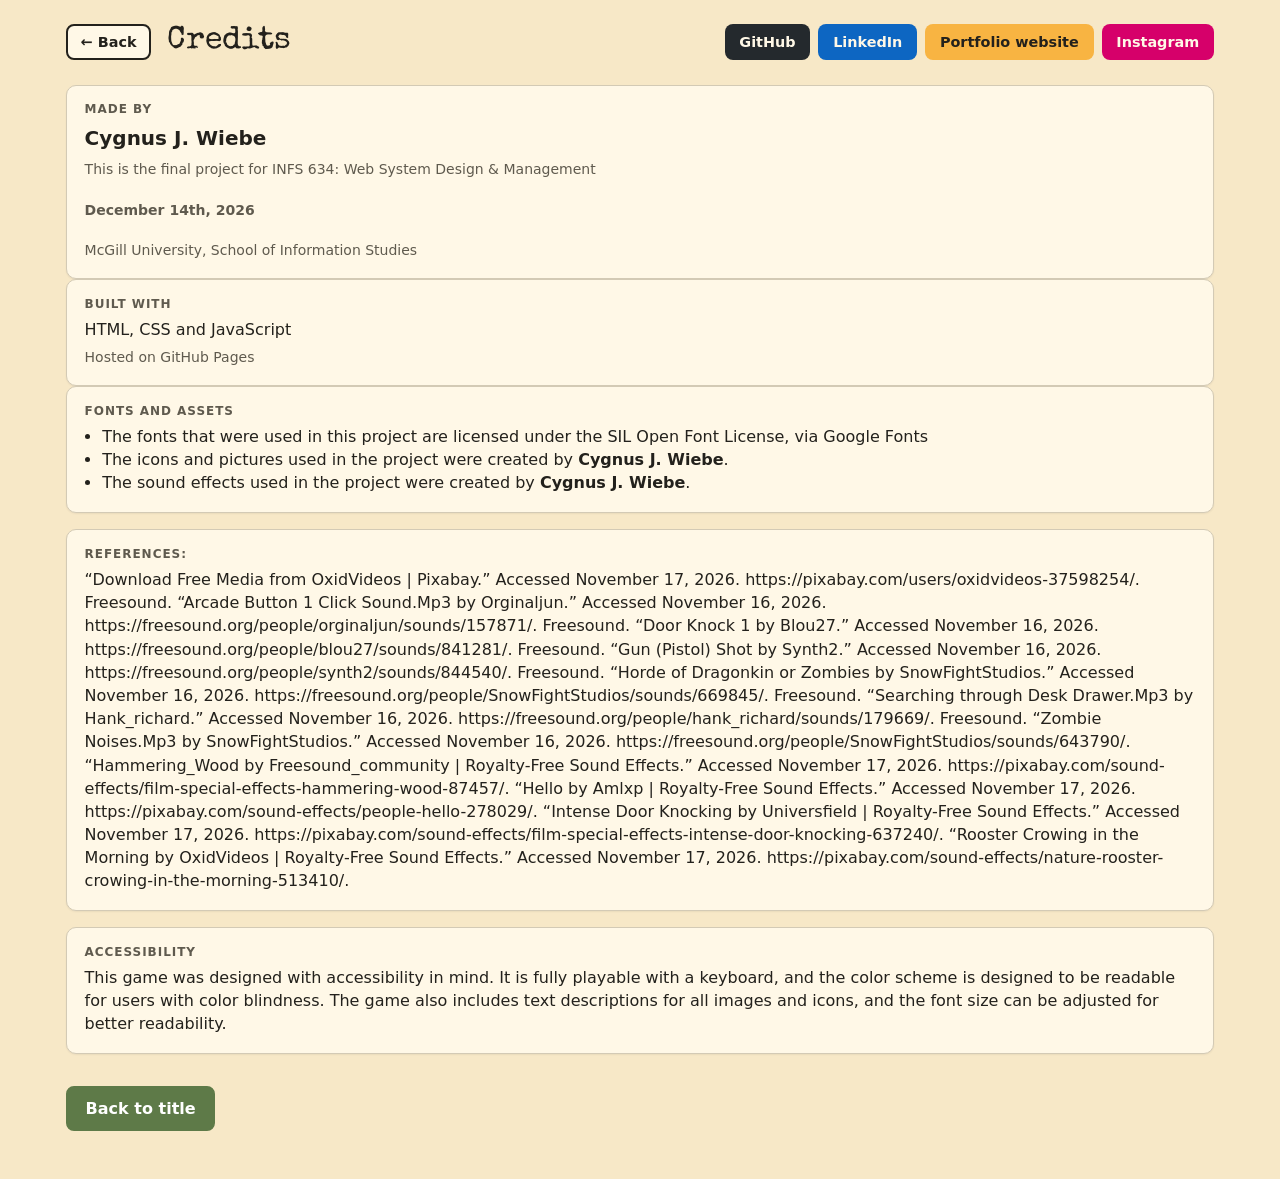
==== commit abc7cdb1: "Adding social media links to all pages and subsections." ====
--- a/credits.html
+++ b/credits.html
@@ -38,10 +38,43 @@
       <header class="page-head">
         <a class="btn btn-sm" href="index.html" data-back>← Back</a>
         <h1>Credits</h1>
+        <!-- Links to the creator's profiles. They open in a new tab so this page stays open. -->
+        <nav class="social-links" aria-label="Cygnus J. Wiebe online">
+          <a
+            class="btn btn-sm social social-github"
+            href="https://github.com/CJWiebe-Portfolio"
+            target="_blank"
+            rel="noopener noreferrer"
+            >GitHub<span class="visually-hidden"> (opens in a new tab)</span></a
+          >
+          <a
+            class="btn btn-sm social social-linkedin"
+            href="https://www.linkedin.com/in/cygnus-j-wiebe"
+            target="_blank"
+            rel="noopener noreferrer"
+            >LinkedIn<span class="visually-hidden"> (opens in a new tab)</span></a
+          >
+          <a
+            class="btn btn-sm social social-portfolio"
+            href="https://projects.cjpwiebe-portfolio.ca/"
+            target="_blank"
+            rel="noopener noreferrer"
+            >Portfolio website<span class="visually-hidden">
+              (opens in a new tab)</span
+            ></a
+          >
+          <a
+            class="btn btn-sm social social-instagram"
+            href="https://www.instagram.com/c.j.wiebe/"
+            target="_blank"
+            rel="noopener noreferrer"
+            >Instagram<span class="visually-hidden"> (opens in a new tab)</span></a
+          >
+        </nav>
       </header>
       <!-- Header for the page that displays the title and back button -->
 
-      <div class="grid-3">
+      
         <!-- Section describing the creator information -->
         <section class="card" aria-labelledby="made-h">
           <h2 id="made-h" class="eyebrow">Made by</h2>
@@ -80,26 +113,6 @@
               <b>Cygnus J. Wiebe</b>.
             </li>
           </ul>
-        </section>
-
-        <section class="card" aria-labelledby="contact-h">
-          <!-- Section with contact information -->
-          <h2 id="contact-h" class="eyebrow">Contact</h2>
-          <p style="margin-top: 0.4rem">
-            GitHub: https://github.com/CJWiebe-Portfolio
-          </p>
-          <p style="margin-top: 0.4rem">
-            Email:
-            <a href="mailto:cygnus.wiebe@mcgill.ca"
-              >cygnus.wiebe@mail.mcgill.ca</a
-            >
-          </p>
-          <p style="margin-top: 0.4rem">
-            LinkedIn: https://www.linkedin.com/in/cygnus-j-wiebe
-          </p>
-          <p style="margin-top: 0.4rem">
-            Instagram: https://www.instagram.com/c.j.wiebe/
-          </p>
         </section>
       </div>
 
--- a/css/style.css
+++ b/css/style.css
@@ -421,6 +421,53 @@
   gap: 1rem;
   margin-bottom: 1.5rem;
 }
+/* Credits page: links to the creator's profiles, on the right of the header.
+   Brand colours, darkened where needed so the text stays readable.
+   High contrast mode drops the colours and uses the normal buttons. */
+.social-links {
+  display: flex;
+  flex-wrap: wrap;
+  justify-content: flex-end;
+  gap: 0.5rem;
+  margin-left: auto;
+}
+.btn.social {
+  border-color: transparent;
+  color: #fff8e7;
+}
+.btn.social:hover {
+  filter: brightness(0.88);
+}
+.btn.social-github {
+  background: #24292d;
+}
+.btn.social-linkedin {
+  background: #0d66c2;
+}
+.btn.social-portfolio {
+  background: #f8b442;
+  color: #23211c;
+}
+.btn.social-instagram {
+  background: #d6006a;
+}
+html[data-contrast="high"] .btn.social {
+  background: var(--surface);
+  border-color: var(--ink);
+  color: var(--ink);
+  filter: none;
+}
+@media (max-width: 760px) {
+  /* On phones the links drop to their own row under the title. */
+  .page-head:has(.social-links) {
+    flex-wrap: wrap;
+  }
+  .social-links {
+    flex-basis: 100%;
+    justify-content: flex-start;
+    margin-left: 0;
+  }
+}
 .page-actions {
   display: flex;
   justify-content: flex-end;
@@ -776,16 +823,76 @@
   margin: 0.75rem 0 1rem;
 }
 
+/* Pause menu: Resume on top, the two pages that open in a new tab side by
+   side, Quit set apart as a warning, and the creator's links as a footer. */
 .pause {
   text-align: center;
-  width: min(400px, calc(100vw - 2rem));
+  width: min(440px, calc(100vw - 2rem));
+  padding: 1.75rem 1.5rem 1.25rem;
 }
 .pause h2 {
   font-size: 1.8rem;
-  margin-bottom: 1rem;
-}
-.pause .btn {
+}
+.pause-sub {
+  margin: 0.15rem 0 1.25rem;
+  color: var(--muted);
+  font-size: 0.9rem;
+}
+.pause-resume {
+  min-height: 3.25rem;
+  font-size: 1.05rem;
+}
+.pause-pages {
+  display: grid;
+  grid-template-columns: 1fr 1fr;
+  gap: 0.6rem;
+  margin-top: 0.6rem;
+}
+.pause-hint {
+  margin: 0.4rem 0 0;
+  color: var(--muted);
+  font-size: 0.8rem;
+}
+.pause-quit {
+  margin-top: 1.25rem;
+  padding-top: 1.25rem;
+  border-top: 1px solid var(--line);
+}
+/* A warning-coloured outline button for actions that throw something away. */
+.btn-danger {
+  border-color: var(--danger);
+  color: var(--danger);
+}
+.btn-danger:hover {
+  background: var(--danger);
+  color: var(--surface);
+}
+.pause-foot {
+  margin-top: 1.25rem;
+  padding-top: 1rem;
+  border-top: 1px solid var(--line);
+}
+.pause-foot .eyebrow {
   margin-bottom: 0.6rem;
+}
+.pause-foot .social-links {
+  justify-content: center;
+  margin-left: 0;
+  gap: 0.4rem;
+}
+.pause-foot .social {
+  padding: 0.3rem 0.7rem;
+}
+.pause-pages .btn {
+  padding-inline: 0.6rem;
+  white-space: nowrap;
+}
+@media (max-width: 480px) {
+  /* Phones: the four links sit in two even rows instead of 3 + 1. */
+  .pause-foot .social-links {
+    display: grid;
+    grid-template-columns: 1fr 1fr;
+  }
 }
 
 /* ---------- 7g. Toast ---------- */
@@ -850,54 +957,110 @@
 ===============================================================
 */
 
-/* ---------- 8a. Title screen (index.html) ---------- */
+/* ---------- 8a. Title screen (index.html) ----------
+   A solid panel on the left over the title art. The title and menu sit at
+   the top; the profile links and the warning sit at the bottom. On phones
+   the art becomes a banner at the top and the panel slides up over it. */
 .title-screen {
   background: url("../assets/images/png/title_screen.png") center / cover
     no-repeat;
   display: grid;
-  grid-template-columns: minmax(300px, 30%) 1fr;
+  grid-template-columns: minmax(380px, 32%) 1fr;
   min-height: 100vh;
 }
 .title-menu {
-  padding: 4rem 3rem;
+  display: flex;
+  flex-direction: column;
+  justify-content: space-between;
+  gap: 2.5rem;
+  padding: 3rem clamp(1.75rem, 3vw, 2.75rem) 2rem;
+  background: color-mix(in srgb, var(--surface) 94%, transparent);
+  -webkit-backdrop-filter: blur(6px);
+  backdrop-filter: blur(6px);
+  border-right: 3px solid var(--ink);
+  box-shadow: 10px 0 40px rgb(0 0 0 / 0.18);
+}
+.title-top {
   display: flex;
   flex-direction: column;
   gap: 0.75rem;
-  background: var(--title_screen);
 }
 .title-menu .logo {
-  width: 80px;
-  height: 80px;
+  width: 72px;
+  height: 72px;
   object-fit: contain;
+  border-radius: 12px;
+  margin-bottom: 0.25rem;
+}
+.title-menu h1 {
+  font-size: clamp(2.6rem, 3.8vw, 3.75rem);
+  line-height: 1.05;
+}
+.title-menu .tagline {
+  color: var(--muted);
+  font-size: 1.1rem;
+  max-width: 34ch;
   margin-bottom: 1rem;
 }
-.title-menu h1 {
-  font-size: 3.5rem;
-}
-.title-menu .tagline {
-  color: var(--muted);
-  font-size: 1.15rem;
-  margin-bottom: 1.5rem;
-}
-.title-menu nav {
+
+/* Main menu: the start button is the biggest thing on the page. */
+.title-nav {
+  display: flex;
+  flex-direction: column;
+  gap: 0.6rem;
+  max-width: 340px;
+}
+.title-nav .btn {
+  text-align: center;
+}
+.title-nav .btn-primary {
+  min-height: 3.4rem;
+  margin-bottom: 0.4rem;
+  font-size: 1.05rem;
+  box-shadow: 0 4px 0 color-mix(in srgb, var(--accent) 55%, black);
+}
+.title-nav .btn-primary:active {
+  box-shadow: none;
+  transform: translateY(3px);
+}
+
+/* Bottom of the panel: who made it, profile links, and the warning. */
+.title-foot {
   display: flex;
   flex-direction: column;
   gap: 0.75rem;
-  max-width: 280px;
-}
-.title-menu .footnote {
-  margin-top: 2rem;
-  max-width: 260px;
+  padding-top: 1.25rem;
+  border-top: 1px solid var(--line);
+}
+.title-foot .social-links {
+  justify-content: flex-start;
+  margin-left: 0;
+}
+.title-note {
+  max-width: 40ch;
+  padding: 0.6rem 0.8rem;
+  border-left: 4px solid var(--accent-2);
+  border-radius: 0 6px 6px 0;
+  background: color-mix(in srgb, var(--accent-2) 12%, var(--surface));
+  font-size: 0.85rem;
 }
 
 @media (max-width: 760px) {
   .title-screen {
     grid-template-columns: 1fr;
+    padding-top: 30vh;
+    background-color: var(--bg);
+    background-size: auto 48vh;
+    background-position: center top;
   }
   .title-menu {
-    padding: 2.5rem 1.25rem;
+    padding: 2rem 1.25rem 1.5rem;
+    border-right: 0;
+    border-top: 3px solid var(--ink);
+    border-radius: 18px 18px 0 0;
+    box-shadow: 0 -10px 30px rgb(0 0 0 / 0.18);
   }
-  .title-menu nav {
+  .title-nav {
     max-width: none;
   }
   .key-art {
